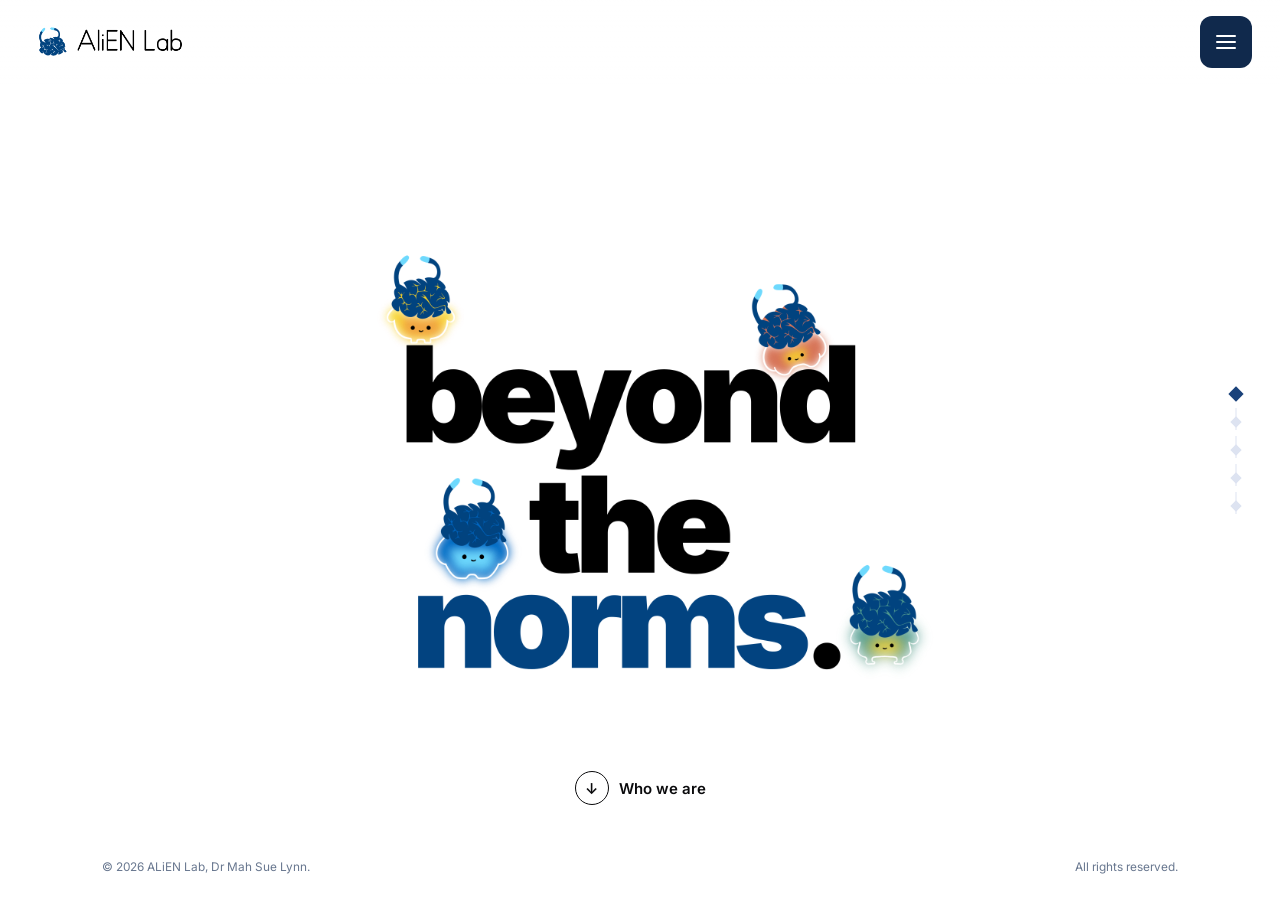
==== index.html @ fc2a0260 "Added pages for resources and lab life" ====
<!DOCTYPE html>
<html lang="en">
<head>
<meta charset="UTF-8">
<meta name="viewport" content="width=device-width, initial-scale=1.0">
<title>AliEN Lab</title>
<link rel="preconnect" href="https://fonts.googleapis.com">
<link rel="preconnect" href="https://fonts.gstatic.com" crossorigin>
<link href="https://fonts.googleapis.com/css2?family=Google+Sans+Flex:opsz,wght@6..144,1..1000&family=Inter:ital,opsz,wght@0,14..32,100..900;1,14..32,100..900&family=League+Spartan:wght@100..900&display=swap" rel="stylesheet">
<link rel="icon" type="image/png" href="./assets/favicon.png">
<link rel="stylesheet" href="styles.css">
</head>

<body id="home-page">

<!-- sprite -->

<header class="topbar">
  <a href="#home" class="logo">
    <img src="assets/alien-lab-logo.png" class="brand-icon" viewBox="0 0 40 40" fill="none"></img>
  </a>
  <button class="hamburger" id="hamburgerBtn" aria-label="Open menu" aria-expanded="false">
    <span></span><span></span><span></span>
  </button>
</header>

<nav class="side-nav" id="sideNav">
  <button class="dot-btn" data-target="home" aria-label="Go to Home"><span class="diamond"></span></button>
  <button class="dot-btn" data-target="we-are" aria-label="Go to We Are"><span class="diamond"></span></button>
  <button class="dot-btn" data-target="work" aria-label="Go to Work"><span class="diamond"></span></button>
  <button class="dot-btn" data-target="research" aria-label="Go to Research"><span class="diamond"></span></button>
  <button class="dot-btn" data-target="why" aria-label="Go to Why We Do It"><span class="diamond"></span></button>
</nav>

<!--
  NOTE: this overlay still lists Team / Research / Publications / Contact,
  but those <section> blocks are commented out below, so those 4 links
  currently do nothing when clicked (goTo() just finds no matching id
  and silently no-ops — it won't error, but it also won't take anyone
  anywhere). Either restore those sections or trim these links down to
  the 4 that are actually live, so the menu matches what's real.
-->
<div class="nav-overlay" id="navOverlay">
  <div class="nav-top">
    <a href="#home" class="logo"></a>
    <button class="hamburger open" id="closeBtn" aria-label="Close menu">
      <span></span><span></span><span></span>
    </button>
  </div>
  <div class="nav-links">
    <a href="index.html"><span class="idx">01.</span>Home</a>
    <a href="/story/"><span class="idx">02.</span>Our Story</a>
    <a href="/team/"><span class="idx">03.</span>The People</a>
    <a href="/resources/"><span class="idx">04.</span>Resources</a>
    <a href="/lablife/"><span class="idx">05.</span>Lab Life</a>
  </div>
</div>

<main id="scrollContainer">

  <!-- 01 HOME -->
  <section class="panel" id="home">
    <div class="hero-wrap">
      <!-- <svg class="hero-mascot hm1"><use href="#mascot-face"/></svg>
      <svg class="hero-mascot hm2"><use href="#mascot-face"/></svg>
      <svg class="hero-mascot hm3"><use href="#mascot-face"/></svg>
      <svg class="hero-mascot hm4"><use href="#mascot-face"/></svg> -->
      <h1 class="hero-title display">
        <img src="assets/home-hero.png" class="hero-image">
      </h1>
    </div>
    <a href="#we-are" data-target="we-are" class="hero-cta scroll-link"><span class="chev">↓</span> Who we are</a>
  </section>

  <!-- 02 WE ARE -->
  <section class="panel" id="we-are">
    <div class="grid">
      <div class="brain-graphic" aria-hidden="true">
        <img src="assets/home-brain.png" class="hero-image">
      </div>
      <div>
        <h2 class="we-are-title display">We <span class="accent">are</span></h2>
        <p class="we-are-body">We are an experimental psychology lab that helps students design innovative behavioural experiments, create gamified research tasks, and collaborate on everything from developmental studies to playful case studies, providing early exposure in conducting hands-on psychological experiments and in discovering the various fields of psychology.</p>
        <div class="stat-row">
          <div><b>12</b><span>active members</span></div>
          <div><b>5</b><span>studies run</span></div>
          <div><b>1</b><span>year curious</span></div>
        </div>
      </div>
    </div>
  </section>

  <!-- 03 WORK -->
  <section class="panel" id="work">
    <h2 class="work-head display">Some PsychoPy <span style="color:var(--blue)">Work</span></h2>
    <div class="work-grid">
      <div class="affiliate-card">
        <div class="affiliate-badge">
          <img src="assets/psychopy-logo.png" class="psychopy-logo">
        </div>
        <h4>Our Affiliation</h4>
        <h3 class="display">PsychoPy</h3>
        <p>Provides early feedback and testing for new PsychoPy features to support software development and research usability in psychology.</p>
        <svg class="affiliate-arrow" viewBox="0 0 38 14"><line x1="0" y1="7" x2="34" y2="7" stroke="#0a0a0c" stroke-width="1.6"/><path d="M27 1 L35 7 L27 13" stroke="#0a0a0c" stroke-width="1.6" fill="none"/></svg>
      </div>
      <div class="work-tile wt2">
        <div class="tag">Attention study</div>
        <h5>Coral Task</h5>
      </div>
      <div class="work-tile wt3"><div class="tag">Perception study</div><h5>Calculator</h5></div>
      <div class="work-tile wt4"><div class="tag">Memory study</div><h5>Assessing Risk Taking in Children</h5></div>
    </div>
  </section>

  <section class="panel" id="research">
    <h2 class="research-heading display">Our <span style="color:var(--blue)">Current </span>Work</h2>
 
  <div class="research-carousel" id="researchCarousel">
    <div class="research-track" id="researchTrack">
      <div class="research-card">
        <a href="https://www.linkedin.com/in/kyleleekz/" target="_blank">
          <img src="/assets/research-1.png" alt="Current study flyer 1">
        </a>
      </div>
      <div class="research-card"><img src="/assets/research-2.png" alt="Current study flyer 2"></div>
      <div class="research-card"><img src="/assets/research-3.png" alt="Current study flyer 3"></div>
      <div class="research-card"><img src="/assets/research-4.png" alt="Current study flyer 4"></div>
      <div class="research-card"><img src="/assets/research-5.png" alt="Current study flyer 5"></div>
    </div>
  </div>
</section>



  <!-- 04 WHY -->
 <section class="panel" id="why">
    <div class="grid">
      <div>
        <img src="assets/home-why.png" class="why-grid">
      </div>
      <div>
        <div class="reason">
          <div class="num display">01.</div>
          <div><h4>Room to Explore</h4><p>To provide students who are interested in experiments with opportunities and a space conduct psychological experiments.</p></div>
        </div>
        <div class="reason">
          <div class="num display">02.</div>
          <div><h4>Fun = Innovation</h4><p>We believe science should be engaging, accessible, and a little fun. Experiments that spark curiosity can lead to the biggest discoveries!</p></div>
        </div>
      </div>
    </div>
  </section>

    <div class="footer-note">
      <span>&copy; 2026 ALiEN Lab, Dr Mah Sue Lynn.</span>
      <span>All rights reserved.</span>
    </div>

</main>

<script>
(function(){
  const container = document.getElementById('scrollContainer');
  const panels = Array.from(document.querySelectorAll('section.panel'));
  const dots = Array.from(document.querySelectorAll('.side-nav .dot-btn'));
  const overlay = document.getElementById('navOverlay');
  const hamburgerBtn = document.getElementById('hamburgerBtn');
  const closeBtn = document.getElementById('closeBtn');
  const navLinks = Array.from(document.querySelectorAll('.nav-links a'));

  function goTo(id){
    const el = document.getElementById(id);
    if(el){ el.scrollIntoView({behavior:'smooth', block:'start'}); }
  }

  dots.forEach(btn => btn.addEventListener('click', () => goTo(btn.dataset.target)));


navLinks.forEach(a => a.addEventListener('click', (e) => {
    const target = a.dataset.target;
    if (target) {
        e.preventDefault();
        goTo(target);
    }
    closeMenu();
}));

  document.querySelectorAll('.scroll-link').forEach(a => a.addEventListener('click', (e) => {
    e.preventDefault();
    goTo(a.dataset.target);
  }));

  function openMenu(){
    overlay.classList.add('open');
    hamburgerBtn.classList.add('open');
    hamburgerBtn.setAttribute('aria-expanded','true');
    document.body.style.overflow = 'hidden';
  }
  function closeMenu(){
    overlay.classList.remove('open');
    hamburgerBtn.classList.remove('open');
    hamburgerBtn.setAttribute('aria-expanded','false');
    document.body.style.overflow = '';
  }
  hamburgerBtn.addEventListener('click', () => {
    overlay.classList.contains('open') ? closeMenu() : openMenu();
  });
  closeBtn.addEventListener('click', closeMenu);
  document.addEventListener('keydown', (e) => { if(e.key === 'Escape') closeMenu(); });

  const io = new IntersectionObserver((entries) => {
    entries.forEach(entry => {
      if(entry.isIntersecting){
        const id = entry.target.id;
        dots.forEach(d => d.classList.toggle('active', d.dataset.target === id));
        navLinks.forEach(a => a.classList.toggle('current', a.dataset.target === id));
      }
    });
  }, { root: container, threshold: 0.6 });

  panels.forEach(p => io.observe(p));
})();

(function(){
  const carousel = document.getElementById('researchCarousel');
  const track = document.getElementById('researchTrack');
  if(!carousel || !track) return;
 
  const reduceMotion = window.matchMedia('(prefers-reduced-motion: reduce)').matches;
 
  // The ORIGINAL cards only — this list never changes. Clones get added
  // to `track` as needed (see ensureEnoughCopies below), but we always
  // measure and re-clone from this fixed reference set.
  const originalCards = Array.from(track.children);
 
  function addOneCopy(){
    originalCards.forEach(card => {
      const clone = card.cloneNode(true);
      clone.setAttribute('aria-hidden', 'true'); // clones are decorative only
      track.appendChild(clone);
    });
  }
  addOneCopy(); // start with 2 copies total (1 original + 1 clone)
 
  // Width of ONE full set of the original cards, gap included — the
  // point at which any duplicate copy lines up exactly with where the
  // previous copy started, so wrapping the scroll position back by this
  // amount is invisible.
  let singleSetWidth = 0;
  function measureSingleSetWidth(){
    const style = getComputedStyle(track);
    const gap = parseFloat(style.columnGap || style.gap || 0);
    const width = originalCards.reduce(
      (sum, card) => sum + card.getBoundingClientRect().width + gap,
      0
    );
    if(width > 0){ singleSetWidth = width; }
  }
 
  // THE ACTUAL BUG FIX: the browser clamps scrollLeft at the track's max
  // scrollable distance (scrollWidth - clientWidth). With only 2 copies,
  // on wide viewports that max distance can be reached before scrollLeft
  // ever reaches singleSetWidth — so the wrap-around check below never
  // fires, the scroll position just clamps at the end, and it looks like
  // the carousel "stops after showing the images twice." Fix: keep
  // cloning more copies until the track is comfortably wider than the
  // viewport, so there's always real scroll distance ahead before a
  // wrap is ever needed.
  function ensureEnoughCopies(){
    if(singleSetWidth <= 0) return;
    const minTotalWidth = carousel.clientWidth + singleSetWidth * 2;
    let guard = 0; // safety cap so a measurement glitch can't loop forever
    while(track.scrollWidth < minTotalWidth && guard < 20){
      addOneCopy();
      guard++;
    }
  }
 
  if(reduceMotion){
    // Respect the OS-level preference: leave it as a normal, manually
    // scrollable strip with no auto-play at all.
    return;
  }
 
  let paused = false;
  let resumeTimer = null;
  let started = false;
  const SPEED = 0.6; // px per animation frame — slow, steady drift
 
  function frame(){
    if(!paused && singleSetWidth > 0){
      carousel.scrollLeft += SPEED;
      if(carousel.scrollLeft >= singleSetWidth){
        carousel.scrollLeft -= singleSetWidth;
      }
    }
    requestAnimationFrame(frame);
  }
 
  function start(){
    if(started) return;
    started = true;
    measureSingleSetWidth();
    ensureEnoughCopies();
    requestAnimationFrame(frame);
  }
 
  // Re-check on any layout change to the track (font swap, container
  // resize, orientation change) — a viewport that grows (e.g. rotating
  // to landscape, or dragging a window wider) can suddenly need more
  // copies than it did before.
  function onLayoutChange(){
    measureSingleSetWidth();
    ensureEnoughCopies();
  }
  if('ResizeObserver' in window){
    new ResizeObserver(onLayoutChange).observe(carousel);
  } else {
    window.addEventListener('resize', onLayoutChange);
  }
 
  // Start only once layout has fully settled, so the very first
  // measurement is trustworthy.
  if(document.readyState === 'complete'){
    start();
  } else {
    window.addEventListener('load', start);
  }
 
  function pause(){
    paused = true;
    if(resumeTimer){ clearTimeout(resumeTimer); resumeTimer = null; }
  }
  function resume(delay){
    if(resumeTimer) clearTimeout(resumeTimer);
    resumeTimer = setTimeout(() => { paused = false; }, delay || 0);
  }
 
  // Desktop: pause immediately on hover, resume immediately on mouse-out.
  carousel.addEventListener('mouseenter', pause);
  carousel.addEventListener('mouseleave', () => resume(0));
 
  // Touch/manual scroll: pause while the user is actively touching or
  // dragging, then give a short grace period after they let go before
  // auto-scroll resumes, so it doesn't fight a swipe in progress.
  carousel.addEventListener('touchstart', pause, { passive: true });
  carousel.addEventListener('touchend', () => resume(1200), { passive: true });
  carousel.addEventListener('pointerdown', pause);
  carousel.addEventListener('pointerup', () => resume(1200));

})();


</script>
</body>
</html>
---- styles.css ----
:root{
    --bg:#ffffff;
    --ink:#0a0a0c;
    --blue:#1A427A;
    --blue-deep:#10294C;
    --orange:#ea4110;
    --mist:#e0e3e8;
    --slate:#68778f;
    --line:#dde3f1;
    --header-h:84px;

    /* ----------------------------------------------------------------
       FLUID TYPE SCALE
       ----------------------------------------------------------------
       Every font-size in this file references one of these tokens
       instead of a flat px value. Each is a clamp(min, preferred, max):
         - min/max are in rem, so they still respect a user's browser
           font-size setting (accessibility zoom) — a flat px value
           never grows or shrinks with that setting, rem always does.
         - the middle value mixes a rem base with a small vw amount,
           so size eases smoothly between the min and max as the
           viewport resizes, instead of jumping at breakpoints.
       Rule of thumb used here: small utility/meta text (labels, tags,
       footer) gets a narrow range since it should stay legible and
       stable; headline-ish text gets a wider range since it's meant
       to visually scale with the page. Tune the rem endpoints to
       taste — the vw math just fills the gap between them.
       ---------------------------------------------------------------- */
    --fs-2xs: clamp(0.6875rem, 0.66rem + 0.1vw,  0.75rem);   /* ~11–12px : tags, status pills, footer */
    --fs-xs:  clamp(0.75rem,   0.71rem + 0.18vw, 0.8125rem); /* ~12–13px : eyebrow, small meta */
    --fs-sm:  clamp(0.8125rem, 0.77rem + 0.2vw,  0.875rem);  /* ~13–14px : secondary body copy */
    --fs-base:clamp(0.875rem, 0.83rem + 0.2vw,   0.9375rem);/* ~14–15px : logo, nav labels, buttons */
    --fs-md:  clamp(0.9375rem,0.87rem + 0.3vw,   1.0625rem);/* ~15–17px : paragraph body, card titles */
    --fs-lg:  clamp(1.0625rem,0.97rem + 0.4vw,   1.25rem);  /* ~17–20px : sub-headings, tile titles */
    --fs-xl:  clamp(1.125rem, 0.98rem + 0.7vw,   1.5rem);   /* ~18–24px : emphasis text, email link */
    --fs-2xl: clamp(1.5rem,   1.2rem + 1.4vw,    1.875rem); /* ~24–30px : stat numbers, card h3 */
    --fs-2_5xl: clamp(1.75rem,  1.2rem + 1.8vw, 2.5rem);   /* ~28–40px : larger sub-headings, feature headings */
    --fs-3xl: clamp(2.125rem, 1.5rem + 2.8vw,    3.25rem);  /* ~34–52px : section headings */
    --fs-4xl: clamp(2.125rem, 1.4rem + 3.4vw,    3.625rem); /* ~34–58px : large section headings */
    --fs-5xl: clamp(2.5rem,   1.4rem + 5vw,      4.5rem);   /* ~40–72px : "We are" style headings */
    --fs-6xl: clamp(2.5rem,   1.1rem + 6.5vw,    5.25rem);  /* ~40–84px : contact headline */
    --fs-hero:clamp(3rem,     0.6rem + 10.5vw,   6.75rem);  /* ~48–108px: home hero */
    --fs-nav: clamp(1.875rem, 0.6rem + 5.8vw,    4rem);     /* ~30–64px : fullscreen nav links */

    --yellow:#f9d423; /* numbered badges on the Resources page */

    /* ----------------------------------------------------------------
       FLUID SPACING SCALE
       ----------------------------------------------------------------
       Same idea as the type scale above, for margins/gaps/padding that
       were flat px values. Each eases between the min and max as the
       viewport resizes instead of jumping at a breakpoint. Small,
       stable spacing (a few px around a badge, a tight list gap) is
       left as plain px on purpose — it doesn't need to scale and a
       fluid value there just adds noise for no visible benefit.
       ---------------------------------------------------------------- */
    --sp-xs: clamp(0.5rem,  0.42rem + 0.4vw,  0.75rem);  /* ~8–12px  */
    --sp-sm: clamp(0.875rem,0.7rem + 0.8vw,   1.25rem);  /* ~14–20px */
    --sp-md: clamp(1.25rem, 1rem + 1.25vw,    2rem);     /* ~20–32px */
    --sp-lg: clamp(2rem,    1.5rem + 2.5vw,   3.75rem);  /* ~32–60px */
    --sp-xl: clamp(2.75rem, 2rem + 3.75vw,    5.5rem);   /* ~44–88px : header-to-content gap */
  }
  *{
    margin:0;
    padding:0;
    box-sizing:border-box;
  }
  html,body{
    height:100%;
  }
  body{
    font-family:'Inter',sans-serif;
    color:var(--ink);
    background:var(--bg);
    -webkit-font-smoothing:antialiased;
    overflow:hidden;
  }
  .display{
    font-family:'Inter',sans-serif; 
    font-weight:800; 
    letter-spacing:-0.06em;
  }
  /* .mono{
    font-family: "Google Sans Flex", sans-serif;
    font-optical-sizing: auto;
    font-weight: 400;
    font-style: normal;
    font-variation-settings:
      "slnt" 0,
      "wdth" 100,
      "GRAD" 0,
      "ROND" 0;
  } */
  a{
    color:inherit; 
    text-decoration:none;
  }
  button{
    font-family:inherit; 
    cursor:pointer;
  }
  .brand-icon{
    height:90px;
    width:auto;
    max-width:100%;
    object-fit:contain;
  }

  /* ---------- header ---------- */
  .topbar{
    position:fixed; 
    top:0; 
    left:0; 
    right:0; 
    height:var(--header-h);
    display:flex;
    align-items:center; 
    justify-content:space-between;
    padding:0 28px 0 32px; 
    z-index:500;
    background:linear-gradient(to bottom, rgba(255,255,255,.96), rgba(255,255,255,.75) 80%, transparent);
  }
  .logo{
    display:flex; align-items:center; gap:8px;
    font-family:'Space Mono',monospace; 
    font-weight:700; 
    font-size:var(--fs-base); letter-spacing:.02em;
  }
  .hamburger{
    width:52px; 
    height:52px; 
    border-radius:12px; 
    background:var(--blue-deep); 
    border:none;
    display:flex; 
    align-items:center; 
    justify-content:center; 
    gap:4px; 
    flex-direction:column;
    transition:transform .25s ease, background .25s ease;
  }
  .hamburger:hover{ 
    transform:scale(1.05); 
  }
  .hamburger span{ 
    display:block; 
    width:20px; 
    height:2px; 
    background:#fff; 
    border-radius:2px; 
    transition:all .3s ease; 
  }
  .hamburger.open span:nth-child(1){ 
    transform:translateY(6px) rotate(45deg); 
  }
  .hamburger.open span:nth-child(2){ 
    opacity:0; 
  }
  .hamburger.open span:nth-child(3){ 
    transform:translateY(-6px) rotate(-45deg); 
  }

  /* ---------- side progress nav ---------- */
  .side-nav{
    position:fixed; 
    right:34px; 
    top:50%; 
    transform:translateY(-50%);
    z-index:400; 
    display:flex; 
    flex-direction:column; 
    align-items:center;
    /* background-color: rgb(255 255 255 / 50%);
    border: 10px solid rgba(0, 0, 0, 0.3); 
    background-clip: padding-box;   */
  }
  .side-nav .dot-btn{
    background:none; 
    border:none; 
    padding:10px 6px; 
    position:relative;
    display:flex; 
    align-items:center; 
    justify-content:center;
  }
  .side-nav .dot-btn .diamond{
    width:8px; 
    height:8px; 
    background:var(--line); 
    transform:rotate(45deg);
    transition:background .3s ease, transform .3s ease;
  }
  .side-nav .dot-btn::after{
    content:''; 
    position:absolute; 
    left:50%; 
    top:100%; 
    width:1px; 
    height:22px;
    background:var(--line); 
    transform:translateX(-50%);
  }
  .side-nav .dot-btn:last-child::after{ 
    display:none; 
  }
  .side-nav .dot-btn.active .diamond{ 
    background:var(--blue); 
    transform:rotate(45deg) scale(1.35); 
  }
  .side-nav .dot-btn:hover .diamond{ 
    background:var(--blue-deep); 
  }
  .hero-image{
    width:100%;
    height:auto;
    display:block;
  }
  .hero-wrap .hero-image{
    max-width:620px;
    margin:0 auto;
  }
  /* Brain image inside the "We are" grid: fill its own column only */
  .brain-graphic .hero-image{
    max-width:100%;
  }

  /* ---------- scroll container ---------- */
  main{
    height:100svh; 
    height:100vh;
    overflow-y:scroll; 
    overflow-x:hidden;
    scroll-snap-type:y mandatory;
    scroll-behavior:smooth;
  }
  section.panel{
    min-height:100svh; 
    min-height:100vh;
    scroll-snap-align:start; 
    scroll-snap-stop:always;
    display:flex; 
    flex-direction:column; 
    justify-content:center;
    position:relative; 
    padding:calc(var(--header-h) + var(--sp-md)) 8vw 60px;
    overflow:hidden;
  }
  /* .eyebrow{
    display:inline-flex; 
    align-items:center; 
    gap:8px;
    font-family: "Google Sans Flex", sans-serif;
    font-optical-sizing: auto;
    font-weight: 400;
    font-style: normal;
    font-variation-settings:
      "slnt" 0,
      "wdth" 100,
      "GRAD" 0,
      "ROND" 0;
    font-size:var(--fs-xs); 
    letter-spacing:.08em; 
    text-transform:uppercase;
    color:var(--blue); 
    margin-bottom:18px;
  } */

  /* ---------- fullscreen nav overlay ---------- */
  .nav-overlay{
    position:fixed; 
    inset:0; 
    background:var(--blue-deep); 
    z-index:600;
    display:flex; 
    flex-direction:column; 
    justify-content:center; 
    padding:0 8vw;
    transform:translateY(-100%); 
    transition:transform .5s cubic-bezier(.77,0,.18,1);
  }
  .nav-overlay.open{ 
    transform:translateY(0); 
  }
  .nav-overlay .nav-top{ 
    position:absolute; 
    top:0; 
    left:0; 
    right:0; 
    height:var(--header-h); 
    display:flex; 
    align-items:center; 
    justify-content:space-between; 
    padding:0 28px 0 32px; 
  }
  .nav-overlay .logo{ 
    color:#fff; 
  }
  /* .nav-overlay .logo .mascot{ color:#f6a94a; } */
  .nav-links{ 
    display:flex; 
    flex-direction:column; 
    gap:6px; 
  }
  .nav-links a{
    font-family:'Inter',sans-serif; 
    font-weight: 300;
    font-size:var(--fs-nav); 
    font-weight: 700;
    color:#69788E;
    display:flex; 
    align-items:baseline;
    gap:18px; 
    padding:10px 0; 
    transition:color .25s ease;
    letter-spacing: -1px;
  }
  .nav-links a .idx{ 
    font-family:'Index',sans-serif; 
    font-size:var(--fs-lg); 
    color:#D0D5DC; 
    font-weight: 500;
    width:34px; 
    letter-spacing: -1px;
  }
  .nav-links a:hover, .nav-links a.current{ 
    color:#E1EBF9; 
  }
  .nav-links a:hover .idx, .nav-links a.current .idx{ 
    color:#F1A340; 
  }
  .nav-links a:active{ 
    color:#E1EBF9; 
  }
  .nav-links a:active .idx{ 
    color:#F1A340; 
  }
  #home-page   .nav-links a[href="/index.html"],
  #story-page  .nav-links a[href="/story/"],
  #team-page   .nav-links a[href="/team/"],
  #resources-page .nav-links a[href="/resources/"],
  #lablife-page   .nav-links a[href="/lablife/"] {
    color: #fff;
  }
  #home-page   .nav-links a[href="/index.html"] .idx,
  #story-page  .nav-links a[href="/story/"] .idx,
  #team-page   .nav-links a[href="/team/"] .idx,
  #resources-page .nav-links a[href="/resources/"] .idx,
  #lablife-page   .nav-links a[href="/lablife/"] .idx {
    color: #F1A340; /* matches the existing hover accent on the index number */
  }

  /* .nav-foot{ margin-top:44px; display:flex; gap:26px; flex-wrap:wrap; }
  .nav-foot a{ font-family:'Space Mono'; font-size:var(--fs-xs); color:#9aa4c4; text-decoration:underline; text-underline-offset:3px; } */

  /* ================= HOME ================= */
  #home{ 
    align-items:center; 
    text-align:center; 
  }
  .hero-wrap{ 
    position:relative; 
    max-width:900px; 
    margin:0 auto; 
  }
  .hero-title{
    font-size:var(--fs-hero); 
    line-height:.92; 
    text-align:center; 
    position:relative; 
    z-index:2;
  }
  .hero-title .line-1{ 
    color:var(--ink); 
  }
  .hero-title .line-2{ 
    color:var(--ink); 
  }
  .hero-title .line-3{ 
    color:var(--blue); 
  }
  /* .hero-mascot{ 
    position:absolute; 
    width:clamp(34px,5vw,54px); 
    height:clamp(34px,5vw,54px); 
    z-index:3; 
    filter:drop-shadow(0 6px 10px rgba(0,0,0,.12)); 
  } */
  /* .hm1{ color:var(--blue); top:-6%; left:8%; transform:rotate(-12deg); }
  .hm2{ color:#f6a94a; top:2%; right:6%; transform:rotate(10deg); }
  .hm3{ color:var(--orange); top:40%; left:2%; transform:rotate(-6deg); }
  .hm4{ color:var(--blue); bottom:6%; right:0; transform:rotate(14deg); } */
  /* .hero-sub{
    max-width:520px; margin:34px auto 0; color:var(--slate); font-size:var(--fs-md); line-height:1.6;
  } */
  .hero-cta{
    display:inline-flex; 
    align-items:center; 
    gap:10px;
    font-weight:600; 
    font-size:var(--fs-base);
    color:var(--ink);
    justify-content: center;
  }
  .hero-cta .chev{
    width:34px; 
    height:34px; 
    border-radius:50%; 
    border:1.5px solid var(--ink);
    display:flex; 
    align-items:center; 
    justify-content:center; 
    animation:bob 1.8s ease-in-out infinite;
  }
  @keyframes bob{ 
    0%,100%{transform:translateY(0);} 50%{transform:translateY(5px);} 
  }

  /* ================= WE ARE ================= */
  #we-are .grid{
    display:grid; 
    grid-template-columns:.9fr 1.1fr; gap:6vw; 
    align-items:center; 
    max-width:1180px; 
    margin:0 auto; 
    width:100%;
  }
  .brain-graphic{ 
    width:100%; 
    max-width:440px; 
  }
  /* .brain-graphic svg{ 
    width:100%; 
    height:100%; 
  } */
  .we-are-title{ 
    font-size:var(--fs-5xl); 
    line-height:1; 
    margin-bottom:20px; 
    letter-spacing:-0.06em;
  }
  .we-are-title .accent{ 
    color:var(--blue); 
  }
  .we-are-body{
    color:black;
    font-size:var(--fs-lg);
    line-height:1.4;
    /* max-width:550px; */
    padding-top:5px;
  }
  .stat-row{ 
    display:flex; 
    gap:36px; 
    margin-top:34px; 
    flex-wrap:wrap; 
  }
  .stat-row div b{ 
    display:block; 
    font-family: "Google Sans Flex", sans-serif;
    font-optical-sizing: auto;
    font-weight: 700;
    font-style: normal;
    font-variation-settings:
      "slnt" 0,
      "wdth" 100,
      "GRAD" 0,
      "ROND" 0;
    font-size:var(--fs-2xl); 
    color:var(--ink); 
  }
  .stat-row div span{ 
    font-size:var(--fs-xs); 
    color:var(--slate); 
  }
  .we-are-body {
    font-family: "Google Sans Flex", sans-serif;
    font-optical-sizing: auto;
    font-weight: 400;
    font-style: normal;
    font-variation-settings:
      "slnt" 0,
      "wdth" 100,
      "GRAD" 0,
      "ROND" 0;
    }
  /* ================= WORK ================= */
  #work .work-head, #research .work-head{
    font-size:var(--fs-4xl);
    margin-bottom:34px;
    /* display:flex; */
    align-items:flex-start;
    gap:14px;
    max-width:1180px;
    margin-left:auto;
    margin-right:auto;
    width:100%;
    justify-content: center;
  }
  /* #work .work-head .mascot{ width:.75em; height:.75em; margin-top:6px; } */
  .work-grid{
    max-width:1180px; 
    margin:0 auto; 
    width:100%;
    display:grid; 
    grid-template-columns:1fr .62fr .62fr; 
    grid-template-rows:auto auto; 
    gap:18px;
  }
  .affiliate-card{
    grid-row:1/3;
    background:var(--mist);
    border-radius:20px;
    padding:32px;
    display:flex;
    flex-direction:column;
    justify-content:flex-end;
    min-height:340px;
  }
  .affiliate-badge{
    width:100px;
    margin-bottom:22px;
  }
  .psychopy-logo {
    width: 80px;
    max-width: 100%;
    height: auto;
  }
  .affiliate-card h4{
    font-size:var(--fs-lg);
    color:black;
    font-weight:800;
    margin-bottom:2px;
  }
  .affiliate-card h3{
    /* font-family:'Archivo Black'; */
    font-size:var(--fs-2xl);
    color:var(--blue);
    margin-bottom:10px;
  }
  .affiliate-card p{
    font-size:var(--fs-sm);
    color:black;
    line-height:1.4;
    max-width:350px;
  }
  .affiliate-arrow{ 
    margin-top:16px; 
    width:38px; 
    height:14px; }
  .work-tile{
    border-radius:20px; 
    background:var(--orange); 
    padding:22px; 
    color:#fff;
    display:flex; 
    flex-direction:column; 
    justify-content:flex-end; 
    min-height:150px;
    transition:transform .3s ease;
  }
  .work-tile:hover{ 
    transform:translateY(-4px); 
  }
  .work-tile .tag{
    font-family:'Inter', sans-serif;
    font-size:var(--fs-2xs);
    text-transform:uppercase;
    margin-bottom:6px;
  }
  .work-tile h5{ 
    font-size:var(--fs-lg); 
    font-weight:700; 
    line-height:1.25; 
  }
  .wt2{
    grid-column:2;
    grid-row:1;
    background-image:
      linear-gradient(rgba(0, 0, 0, 0.4), rgba(0, 0, 0, 0.4)),
      url('assets/psychopy-coral-task.png');
    background-repeat: no-repeat;
    background-size: cover;
    background-position: center;
  }
  .wt3{
    grid-column:3;
    grid-row:1/3;
    background-image:
      linear-gradient(rgba(0, 0, 0, 0.4), rgba(0, 0, 0, 0.4)),
      url('assets/psychopy-calculator.png');
    background-repeat: no-repeat;
    background-size: cover;
    background-position: center;
  }
  .wt4{
    grid-column:2;
    grid-row:2;
    background-image:
      linear-gradient(rgba(0, 0, 0, 0.4), rgba(0, 0, 0, 0.4)),
      url('assets/psychopy-risk-taking.png');
    background-repeat: no-repeat;
    background-size: cover;
    background-position: center;
  }
  /* ================= WHY ================= */
  #why .grid{
    display:grid; 
    grid-template-columns:.9fr 1.1fr; 
    gap:6vw; 
    max-width:1180px; 
    margin:0 auto; 
    width:100%; 
    align-items:center;
  }
  .why-title{
    font-size:var(--fs-3xl);
    margin-bottom:18px;
    display:flex;
    align-items:flex-start;
    gap:10px;
    justify-content: flex-start;
  }
  /* .why-title .mascot{ width:.7em; height:.7em; margin-top:4px; } */
  .why-title .accent{ 
    color:var(--blue); 
  }
  .why-body{
    color:black;
    font-size:var(--fs-md);
    line-height:1.4;
    max-width:440px;
    font-family: "Google Sans Flex", sans-serif;
    font-optical-sizing: auto;
    font-weight: 400;
    font-style: normal;
    font-variation-settings:
      "slnt" 0,
      "wdth" 100,
      "GRAD" 0,
      "ROND" 0;

  }
  .why-grid{
    width:100%;
    height:auto;
    display:block;
    border-radius:20px;
  }
  .reason{ 
    padding:22px 0; 
    border-top:1px solid var(--line); 
    display:grid; 
    grid-template-columns:74px 1fr; gap:8px; 
  }
  .reason:last-child{ 
    border-bottom:1px solid var(--line); 
  }
  .reason .num{ 
    font-family:'Inter', sans-serif; 
    font-size:var(--fs-2xl); 
    color:var(--ink); 
  }
  .reason h4{ 
    font-size:var(--fs-lg); 
    margin-bottom:6px; 
  }
  .reason p{
    color:black;
    font-size:var(--fs-lg);
    line-height:1.4;
    font-family: "Google Sans Flex", sans-serif;
    font-optical-sizing: auto;
    font-weight: 400;
    font-style: normal;
    font-variation-settings:
      "slnt" 0,
      "wdth" 100,
      "GRAD" 0,
      "ROND" 0;
  }
  /* ================= TEAM ================= */
  #team .team-head{ 
    max-width:1180px; 
    margin:0 auto 36px; 
    width:100%; 
    text-align: left;
  }
  #team .team-head .display{
    font-size:var(--fs-2_5xl); 
    font-family: 'Inter',sans-serif;
    letter-spacing:-0.06em;
    font-weight: 800;
    color: var(--blue);
  }
  #team .team-head p{ 
    color:var(--slate); 
    /* max-width:480px;  */
    margin-top:14px; 
    font-size:var(--fs-md); 
    line-height:1.4; 
    text-align: left;
  }
  .person-body{
    color:black;
    font-size:var(--fs-base);
    line-height:1.4;
    /* max-width:550px; */
    padding: 5px 0;
  }

  

  /* .team-grid{ 
    max-width:1180px; 
    margin:0 auto; 
    width:100%; 
    display:grid; 
    grid-template-columns:repeat(4,1fr); 
    gap:20px; 
  }
  .team-card{ 
    background:var(--mist); 
    border-radius:18px; 
    padding:24px 20px; 
    text-align:left; 
  } */
  /* .avatar{ width:56px; height:56px; border-radius:50%; display:flex; align-items:center; justify-content:center; margin-bottom:18px; }
  .avatar .mascot{ width:34px; height:34px; } */
  /* .team-card h4{ font-size:var(--fs-md); margin-bottom:2px; }
  .team-card span{ font-size:var(--fs-xs); color:var(--blue); font-weight:600; font-family:'Space Mono'; } */

  /* ================= RESEARCH ================= */
  /* #research .research-head{ 
    max-width:1180px; 
    margin:0 auto 30px; 
    width:100%; 
  }
  #research .research-head .display{ font-size:var(--fs-4xl); } 
  .research-list{ max-width:1180px; margin:0 auto; width:100%; display:flex; flex-direction:column; }
  .research-row{
    display:grid; grid-template-columns:1fr auto auto; align-items:center; gap:20px;
    padding:22px 4px; border-top:1px solid var(--line);
  }
  .research-list .research-row:last-child{ border-bottom:1px solid var(--line); }
  .research-row h4{ font-size:var(--fs-lg); }
  .research-row p{ color:var(--slate); font-size:var(--fs-sm); margin-top:4px; max-width:420px; } */
  /* .status{ font-family:'Space Mono'; font-size:var(--fs-2xs); padding:6px 12px; border-radius:20px; text-transform:uppercase; letter-spacing:.05em; white-space:nowrap; }
  .status.recruiting{ background:#fdece6; color:var(--orange); }
  .status.analyzing{ background:#e7ecf9; color:var(--blue); }
  .status.published{ background:#e8f4ec; color:#1c8348; }
  .research-row .arrow{ width:30px; height:12px; opacity:.5; } */
  


  /* ================= PUBLICATIONS ================= */
  /* #publications .pub-head{ max-width:1180px; margin:0 auto 30px; width:100%; }
  #publications .pub-head .display{ font-size:var(--fs-4xl); }
  .pub-list{ max-width:1180px; margin:0 auto; width:100%; }
  .pub-row{ display:grid; grid-template-columns:70px 1fr auto; gap:22px; padding:20px 4px; border-top:1px solid var(--line); align-items:baseline; }
  .pub-list .pub-row:last-child{ border-bottom:1px solid var(--line); }
  .pub-row .yr{ font-family:'Space Mono'; color:var(--blue); font-weight:700; font-size:var(--fs-base); }
  .pub-row h4{ font-size:var(--fs-md); font-weight:600; }
  .pub-row span{ color:var(--slate); font-size:var(--fs-xs); }
  .pub-row .venue{ font-size:var(--fs-xs); color:var(--slate); font-family:'Space Mono'; white-space:nowrap; } */

  /* ================= CONTACT ================= */
  /* #contact{ text-align:left; }
  .contact-grid{ max-width:1180px; margin:0 auto; width:100%; display:grid; grid-template-columns:1.1fr .9fr; gap:6vw; align-items:center; }
  .contact-title{ 
    font-size:var(--fs-6xl); 
    line-height:.96; 
    margin-bottom:18px; 
    letter-spacing:-0.06em;
  }
  .contact-title .accent{ color:var(--blue); }
  .contact-body{ color:var(--slate); font-size:var(--fs-md); line-height:1.7; max-width:440px; margin-bottom:30px; }
  .contact-email{ display:inline-flex; align-items:center; gap:12px; font-family:'Archivo Black'; font-size:var(--fs-xl); color:var(--ink); border-bottom:2px solid var(--ink); padding-bottom:6px; }
  .socials{ display:flex; gap:14px; margin-top:34px; }
  .socials a{ width:42px; height:42px; border-radius:50%; border:1px solid var(--line); display:flex; align-items:center; justify-content:center; font-family:'Space Mono'; font-size:var(--fs-xs); transition:background .25s,color .25s; }
  .socials a:hover{ background:var(--ink); color:#fff; }
  .contact-card{ background:var(--ink); border-radius:24px; padding:40px 34px; color:#fff; }
  .contact-card .mascot{ width:46px; height:46px; color:#f6a94a; margin-bottom:22px; }
  .contact-card h4{ font-size:var(--fs-base); color:#9aa4c4; text-transform:uppercase; letter-spacing:-0.06em; margin-bottom:10px; font-family:'Space Mono'; }
  .contact-card p{ font-size:var(--fs-base); line-height:1.7; color:#dde3f1; } */
  
  

  /* ================= RESOURCES PAGE ================= */
  #resources-page .panel{ 
    justify-content:center; }

  /* -- lit review hero -- */
  .res-hero-grid{
    display:grid; 
    grid-template-columns:1fr .95fr; 
    gap:6vw; 
    align-items:center;
    max-width:1180px; 
    margin:0 auto; 
    width:100%;
  }
  .res-hero-grid h1{
    font-size:var(--fs-4xl); 
    line-height:1.05; 
    margin-bottom:22px;
  }
  .res-hero-grid h1 .accent{ 
    color:var(--blue); 
  }
  .res-hero-grid p{ 
    color:black; 
    font-size:var(--fs-md); 
    line-height:1.4; 
    /* max-width:46ch;  */
    font-family: "Google Sans Flex", sans-serif;
    font-optical-sizing: auto;
    font-weight: 400;
    font-style: normal;
    font-variation-settings:
      "slnt" 0,
      "wdth" 100,
      "GRAD" 0,
      "ROND" 0;
  }
  .res-links-row{ 
    display:flex; 
    gap:var(--sp-xs); 
    margin-top:var(--sp-sm); 
    flex-wrap:wrap; 
  }
  .person-links-row{ 
    display:flex; 
    gap:var(--sp-xs); 
    margin-top:var(--sp-xs); 
    flex-wrap:wrap; 
  }

  .person-links-row a{ 
    color:var(--blue); 
    font-weight:600; 
    font-size:var(--fs-sm); 
    border-bottom:1px solid transparent; 
    transition:border-color .2s ease; 
    font-family: 'Inter', sans-serif;
  }

  .person-links-row a:hover{ 
    text-decoration: underline;
    transition: 0.2s;
  }

  .res-links-row a{ 
    color:var(--blue); 
    font-weight:600; 
    font-size:var(--fs-sm); 
    border-bottom:1px solid transparent; 
    transition:border-color .2s ease; 
    font-family: 'Inter', sans-serif;
  }
  .res-links-row a:hover{ 
    border-color:var(--blue); 
  }
  .res-img-block{
    width:100%; 
    aspect-ratio:16/11; 
    background:var(--mist); 
    border-radius:10px;
    background-image:
      url('assets/lit-review-slide-cover.png');
      background-repeat: no-repeat;
      background-size: contain;
      background-position: center;
  }
  .connect-img-block{
    width:100%; 
    aspect-ratio:3/1.8; 
    /* border-radius:10px; */
    margin-top: 30px;
    background-image:
      url('assets/connect-img.png');
      background-repeat: no-repeat;
      background-size: contain;
      background-position: center;
  }
  /* .res-label-row{
    display:flex; 
    align-items:center; 
    justify-content:center; 
    gap:var(--sp-sm);
    margin:0 auto var(--sp-lg); 
    max-width:1180px; 
    width:100%;
  } */
  /* .res-label-chip{ 
    max-width: 50%;
    height: auto;
    border-radius:4px; 
    flex:none; 
    background-image:
      url('assets/tips-tricks-header.png');
      background-repeat: no-repeat;
      background-size: contain;
      background-position: center;
  } */
  /* .res-label-row h2{ 
    font-size:var(--fs-3xl); 
  } */
  .res-brand-heading{
    display:flex; 
    align-items:center; 
    justify-content:center; 
    gap:var(--sp-xs);
    margin:0 auto var(--sp-lg); 
    max-width:1180px; 
    width:100%; 
    text-align:center;
    font-size:var(--fs-4xl);
    letter-spacing: -0.1em;
  }
  .res-brand-heading img{ 
    height:1.5em; 
    width:auto; 
    flex:none; 
  }

  .res-brand-heading .cute-stickers {
    display: block;
    margin: 0;
}
  .res-brand-heading 
  .brand-word{ 
    color:var(--blue); 
    font-weight: 800;
  }
  .res-brand-heading h2 {
    margin: 0;
  }
  .publication-brand-heading{
    display:flex; 
    align-items:center; 
    justify-content:flex-start; 
    gap:var(--sp-xs);
    margin:0 auto var(--sp-lg); 
    max-width:1180px; 
    width:100%; 
    text-align:center;
    font-size:var(--fs-4xl);
    letter-spacing: -0.1em;
  }
  /* -- numbered tip cards -- */
  .res-tip-grid{
    display:grid; 
    grid-template-columns:1fr 1fr; 
    gap:var(--sp-lg);
    max-width:1180px; 
    margin:0 auto; 
    width:100%;
  }
  .res-tip-grid.single{ 
    grid-template-columns:1fr; 
    max-width:720px; 
  }
  .res-badge{
    display:inline-flex; 
    align-items:center; 
    justify-content:center;
    width:40px; 
    height:40px; 
    background:var(--yellow); 
    border-radius:6px;
    font-family:'Inter', sans-serif; 
    font-size:var(--fs-xl); 
    color:var(--ink);
    margin-bottom:var(--sp-xs);
    font-weight: 800;
    padding: 2px;
  }
  .res-tip-card h3{ 
    font-size:var(--fs-2_5xl); 
    line-height:1.1; 
    margin-bottom:14px; 
    letter-spacing: -0.01em;
  }
  .res-tip-card p{ 
    color:black; 
    font-size:var(--fs-md); 
    line-height:1.4; 
    font-family: "Google Sans Flex", sans-serif;
    font-optical-sizing: auto;
    font-weight: 400;
    font-style: normal;
    font-variation-settings:
      "slnt" 0,
      "wdth" 100,
      "GRAD" 0,
      "ROND" 0;
    }
  .res-tip-card ul{ 
    margin:10px 0 0; 
    padding-left:20px; 
    color:black; 
    font-size:var(--fs-md); 
    line-height:1.4; 
    font-family: "Google Sans Flex", sans-serif;
    font-optical-sizing: auto;
    font-weight: 400;
    font-style: normal;
    font-variation-settings:
      "slnt" 0,
      "wdth" 100,
      "GRAD" 0,
      "ROND" 0;
  }
  .res-tip-card ul li{ margin-bottom:2px; }
  .res-tip-card b{ 
    color:#1a8039; 
  }
  .res-protip{ margin-top:16px; font-size:var(--fs-sm); color:var(--ink); }
  .res-examples{ margin-top:18px; }
  .res-examples .label{ 
    font-size:var(--fs-sm); 
    color:black; 
    margin-bottom:8px; }
  .res-examples code{
    display:block; font-family:'Space Mono',monospace; font-size:var(--fs-xs);
    color:#1c8348; background:var(--mist); padding:10px 14px; border-radius:8px;
    margin-bottom:8px; overflow-x:auto; white-space:pre;
  }
  .res-error-grid{
    display:grid; 
    grid-template-columns:1fr .95fr; 
    gap:4vw; 
    align-items:center;
    max-width:1180px; 
    margin:0 auto; 
    width:100%;
  }
  .res-error-grid h3{ 
    font-size:var(--fs-3xl); 
    margin-bottom:20px; 
    font-weight: 700;
    letter-spacing: -0.03em;
    line-height: 1.0;
  }
  .res-error-grid ul{ 
    padding-left:20px; 
    color:black; 
    font-size:var(--fs-md); 
    line-height:1.4; 
    margin-bottom:var(--sp-md); 
    font-family: "Google Sans Flex", sans-serif;
    font-optical-sizing: auto;
    font-weight: 400;
    font-style: normal;
    font-variation-settings:
      "slnt" 0,
      "wdth" 100,
      "GRAD" 0,
      "ROND" 0;
  }
  .res-error-grid p{ 
    color:var(--ink); 
    font-size:var(--fs-sm); 
    line-height:1.4; 
    font-family: "Google Sans Flex", sans-serif;
    font-optical-sizing: auto;
    font-weight: 400;
    font-style: normal;
    font-variation-settings:
      "slnt" 0,
      "wdth" 100,
      "GRAD" 0,
      "ROND" 0;
  }
  .res-status-line{ 
    font-size:var(--fs-sm); 
    margin-top:4px; 
  }
  .res-error-img {
    display: flex;
    flex-direction: column;
    justify-content: center; /* vertical centering */
    align-items: center;     /* horizontal centering */
    gap: var(--sp-lg);       /* space between images */
  }
  .res-error-img img {
    display: block;
    width: 100%;
    max-width: 340px;
    height: auto;
    min-height: 110px;
    background: var(--mist);
    border-radius: 10px;
    object-fit: contain;
  }
  .res-single-col{ 
    max-width:820px; 
    margin:0 auto; 
    width:100%; 
  }
  .res-single-col h3{ 
    font-size:var(--fs-xl); 
    margin-bottom:16px; 
    font-family: "Google Sans Flex", sans-serif;
    font-optical-sizing: auto;
    font-weight: 400;
    font-style: normal;
    font-variation-settings:
      "slnt" 0,
      "wdth" 100,
      "GRAD" 0,
      "ROND" 0;
  }
  .res-single-col ul{ 
    padding-left:20px; 
    color:black; 
    font-size:var(--fs-md); 
    line-height:1.8; 
    margin-bottom:18px; 
    font-family: "Google Sans Flex", sans-serif;
    font-optical-sizing: auto;
    font-weight: 400;
    font-style: normal;
    font-variation-settings:
      "slnt" 0,
      "wdth" 100,
      "GRAD" 0,
      "ROND" 0;
  }
  
  .res-single-col p{ 
    color:var(--ink); 
    font-size:var(--fs-md); 
    line-height:1.8; 
    font-family: "Google Sans Flex", sans-serif;
    font-optical-sizing: auto;
    font-weight: 400;
    font-style: normal;
    font-variation-settings:
      "slnt" 0,
      "wdth" 100,
      "GRAD" 0,
      "ROND" 0;
  }
  .res-single-col code{
    font-family: "Google Sans Flex", sans-serif;
    font-optical-sizing: auto;
    font-weight: 400;
    font-style: normal;
    font-variation-settings:
      "slnt" 0,
      "wdth" 100,
      "GRAD" 0,
      "ROND" 0;
    background:var(--mist); 
    padding:1px 6px; 
    border-radius:4px; 
    font-size:.9em;
  }
  .res-demo-col{ 
    max-width:720px; 
    margin:0 auto; 
    width:100%; 
  }
  .res-demo-col h3{ 
    font-size:var(--fs-2_5xl); 
    line-height:1.15; 
    margin-bottom:20px; 
    letter-spacing: -0.03em;
  }
  .res-demo-col ol{ 
    padding-left:22px; 
    color:var(--ink); 
    font-size:var(--fs-sm); 
    line-height:1.6;
    margin-bottom:16px; 
    font-family: "Google Sans Flex", sans-serif;
    font-optical-sizing: auto;
    font-weight: 400;
    font-style: normal;
    font-variation-settings:
      "slnt" 0,
      "wdth" 100,
      "GRAD" 0,
      "ROND" 0;
    }
  .res-demo-col p{ 
    color:var(--slate); 
    font-size:var(--fs-sm); 
    line-height:1.7; 
    margin-bottom:22px; 
    font-family: "Google Sans Flex", sans-serif;
    font-optical-sizing: auto;
    font-weight: 400;
    font-style: normal;
    font-variation-settings:
      "slnt" 0,
      "wdth" 100,
      "GRAD" 0,
      "ROND" 0;
  }
  .tips-tricks{ 
      font-size:var(--fs-3xl); 
      line-height:1; 
      margin-bottom:20px; 
      font-weight: 800;
      text-align: left;
      letter-spacing:-0.06em;
    }
  .publications-heading{ 
      font-size:var(--fs-3xl); 
      line-height:1; 
      margin-bottom:20px; 
      font-weight: 700;
      text-align: left;
      letter-spacing:-0.06em;
    }
  .tips-tricks .accent{ 
      color:var(--blue); 
  }
  .footer-note{ 
    position:absolute; 
    bottom:26px; 
    left:8vw; 
    right:8vw; 
    display:flex; 
    justify-content:space-between; 
    font-family:'Inter', sans-serif; 
    font-size:var(--fs-2xs); 
    color:var(--slate); 
    flex-wrap:wrap; 
    gap:6px;
  }

/* ================= TEAM PAGE ================= */
.team-head{
  max-width:1180px; margin:0 auto var(--sp-lg); width:100%;
}
.team-title{
  font-size:var(--fs-xl); 
  line-height:1.05; 
  margin-bottom:var(--sp-sm);
}
.team-title .accent{ 
  color:black; 
  font-size:var(--fs-4xl);
  font-weight: 600;
  letter-spacing:-0.06em;
}
.team-body{
  color:black; font-size:var(--fs-md); line-height:1.5; max-width:60ch;
  font-family:"Google Sans Flex", sans-serif;
  font-optical-sizing:auto; font-weight:400; font-style:normal;
  font-variation-settings:"slnt" 0,"wdth" 100,"GRAD" 0,"ROND" 0;
}

/* ---------- person grid (team + founding panels) ---------- */
.person-grid{
  display:grid; grid-template-columns:repeat(3, 1fr); gap:var(--sp-md);
  max-width:1180px; margin:0 auto; width:100%;
}
.person-card{ min-width:0; }
.person-card img{
  width:100%; aspect-ratio:3/2; object-fit:cover;
  border-radius:var(--radius-md); background:var(--mist);
  margin-bottom:var(--sp-sm);
}
.person-card h4{
  font-size:var(--fs-lg); font-weight:700; margin-bottom:2px;
  text-align: left;
}
.person-card span{
  font-size:var(--fs-sm); color:var(--slate);
  font-family:"Google Sans Flex", sans-serif; font-weight:400;
  text-align: left;
}

/* founding-grid reuses .person-grid's 3-column layout; its 3rd column is
   the CTA card instead of a photo card */
.founding-cta{
  display:flex; flex-direction:column; justify-content:center; align-items:center;
  gap:var(--sp-sm); text-align:center;
  aspect-ratio:3/2; border-radius:var(--radius-md); background:var(--orange);
  color:#fff; padding:var(--sp-md); min-width:0;
  transition:transform .3s ease;
}
.founding-cta:hover{ transform:translateY(-4px); }
.founding-cta-title{
  font-size:var(--fs-2_5xl); line-height:1.05; color:var(--blue-deep);
}
.founding-cta-arrow{
  font-size:var(--fs-2xl); line-height:1;
  animation:bob 1.8s ease-in-out infinite;
}

/* ---------- "The People Who Started the Lab" panel ----------
   Static row, not a carousel: all four cards sit in one centered grid.
   grid-template-columns:repeat(4,...) puts them on one line on desktop;
   the breakpoints below drop to 2-across then 1-across as space runs
   out, same pattern as .person-grid. */
.carousel-heading{
  font-size:var(--fs-2_5xl); 
  line-height:1.1; 
  text-align:center;
  max-width:1180px; 
  margin:0 auto var(--sp-lg); 
  width:100%;
  font-weight: 800;
}
.carousel-heading .accent{ color:var(--blue); }

.carousel-track{
  display:grid;
  grid-template-columns:repeat(4, minmax(0,1fr));
  gap:var(--sp-md);
  justify-items:center;
  max-width:1180px;
  margin:0 auto;
  width:100%;
}

.carousel-card{
  width:100%;
  max-width:260px;
  min-width:0;
}
.carousel-card img{
  width:100%; 
  aspect-ratio:1/1; 
  object-fit:cover;
  border-radius:var(--radius-md); 
  background:var(--mist);
  margin-bottom:var(--sp-sm);
}
.carousel-card h4, .carousel-card-link { 
  font-size:var(--fs-lg); 
  font-weight:700; 
  margin-bottom:2px; 
}

.carousel-card-link:hover {
  text-decoration: underline;
  color:var(--blue);
  transition: 0.1s;
}


.carousel-card span{
  font-size:var(--fs-sm); color:var(--slate);
  font-family:"Google Sans Flex", sans-serif; font-weight:400;
}




/* ---------- connect panel ---------- */
.connect-grid{
  display:grid; 
  grid-template-columns:1fr 1fr; 
  gap:6vw; 
  align-items:start;
  max-width:1180px; 
  margin:0 auto; 
  width:100%;
}
.connect-title{ font-size:var(--fs-5xl); line-height:.98; margin-bottom:var(--sp-sm); }
.connect-body{
  color:black; 
  font-size:var(--fs-md); 
  line-height:1.4;
   max-width:46ch;
  font-family:"Google Sans Flex", sans-serif;
  font-optical-sizing:auto; 
  font-weight:400; 
  font-style:normal;
  font-variation-settings:"slnt" 0,"wdth" 100,"GRAD" 0,"ROND" 0;
}
.connect-info{ 
  display:flex; 
  flex-direction:column; 
  align-items:flex-start; 
  gap:var(--sp-md); 
}
.connect-row{ 
  display:flex; 
  flex-direction:column; 
  align-items:flex-start; 
  gap:4px; 
}
.connect-label{
 font-family: "Google Sans Flex", sans-serif;
    font-optical-sizing: auto;
    font-weight: 400;
    font-style: normal;
    font-variation-settings:
      "slnt" 0,
      "wdth" 100,
      "GRAD" 0,
      "ROND" 0;
  font-size:var(--fs-xs);
  color:var(--slate); 
  /* text-transform:uppercase;  */
  letter-spacing:.04em;
}
.connect-value{
  font-size:var(--fs-md); font-weight:700; color:var(--ink); line-height:1.4;
}
.connect-link{ transition:color .2s ease; }
.connect-link:hover{ color:var(--blue); }
.connect-socials{ display:flex; justify-content:center; gap:10px; margin-top:4px; }
.connect-socials a{
  width:44px; 
  height:44px; 
  /* background-image: url(/assets/linkedin-logo.png); */
  background-repeat: no-repeat;
  transition:transform .2s ease, opacity .2s ease;
  background-size: contain;
}

.connect-socials{
  display:flex;
  justify-content:flex-start;
  gap:14px;
  margin-top:20px;
}
.connect-socials a{
  display:inline-flex;
  align-items:center;
  justify-content:center;
  width:40px;
  height:40px;
  transition:transform .2s ease, opacity .2s ease;
}
.connect-socials a:hover{
  transform:translateY(-3px);
}
/* .connect-socials a:nth-child(1){ opacity:1; }
.connect-socials a:nth-child(2){ opacity:.8; }
.connect-socials a:nth-child(3){ opacity:.6; } */

.socials-logo{
  width:100%;
  height:100%;
  object-fit:contain;
  display:block;
}
/* ---------- responsive ---------- */
@media (max-width:900px){
  .person-grid{ grid-template-columns:repeat(2, 1fr); }
  .founding-grid .founding-cta{ grid-column:1/3; aspect-ratio:auto; min-height:180px; }
  .carousel-track{ grid-template-columns:repeat(2, minmax(0,1fr)); max-width:600px; }
  .connect-grid{ grid-template-columns:1fr; gap:var(--sp-lg); }
}

@media (max-width:640px){
  #team-page .panel{ padding-left:6vw; padding-right:6vw; }
  .person-grid{ grid-template-columns:1fr; }
  .founding-grid .founding-cta{ grid-column:1; }
  .carousel-heading{ font-size:var(--fs-2_5xl); }
  .carousel-track{ grid-template-columns:1fr; max-width:320px; }
  .connect-title{ font-size:var(--fs-4xl); }
}

@media (prefers-reduced-motion: reduce){
  .founding-cta-arrow{ animation:none; }
}

/* ---------- Publications timeline ---------- */
.pub-sticky-title{ text-align:center; }
.pub-heading{
  font-size:var(--fs-4xl);
  line-height:1.05;
}
 
.pub-timeline{
  display:grid;
  grid-template-columns:repeat(3, 1fr);
  gap:var(--sp-lg) var(--sp-xl);
  max-width:1180px;
  margin:0 auto;
}
.pub-entry{ min-width:0; }
.pub-year-row{
  display:flex;
  align-items:center;
  gap:var(--sp-sm);
  margin-bottom:var(--sp-sm);
}
.pub-year{
  font-size:var(--fs-2_5xl);
  line-height:1;
  color:var(--blue);
  flex:none;
}
.pub-connector{
  position:relative;
  flex:1 1 auto;
  min-width:16px;
  height:2px;
  background:var(--orange);
}
.pub-dot{
  position:absolute;
  right:-5px;
  top:50%;
  width:11px;
  height:11px;
  border-radius:50%;
  background:var(--orange);
  transform:translate(50%,-50%);
}
.pub-citation{
  font-size:var(--fs-sm);
  font-weight:700;
  line-height:1.6;
  color:var(--ink);
  font-family:'Inter', sans-serif;
}
.pub-citation a{
  text-decoration:underline;
  text-underline-offset:2px;
  transition:color .2s ease;
}
.pub-citation a:hover{ color:var(--blue); }
 
@media (max-width:900px){
  .pub-timeline{ grid-template-columns:1fr; max-width:520px; gap:var(--sp-lg); }
  .pub-connector{ display:none; }
}
 

/* ==========================================================================
   LAB LIFE PAGE (lablife.html)
   ==========================================================================
   Unlike every other page, this one is NOT a scroll-snap single-page-app
   view — it's one continuously scrolling document. The bare `main{...}`
   rule earlier in this file (height:100vh; overflow-y:scroll;
   scroll-snap-type:y mandatory) is written as a plain element selector,
   not scoped to #scrollContainer, so it would otherwise apply here too
   and lock this page into the same 100vh-clipped behavior as the others.
   These two overrides reset `main` back to normal document flow, scoped
   to this page only via the body id — nothing else on the site is
   affected. */
body#lablife-page{
  overflow:visible;   /* base body{} sets overflow:hidden; undo it here */
  height:auto;
}
body#lablife-page main{
  height:auto;
  min-height:auto;
  overflow:visible;
  scroll-snap-type:none;
}
 
.lablife-wrap{
  max-width:1180px;
  margin:0 auto;
  padding:calc(var(--header-h) + var(--sp-xl)) 4vw var(--sp-xl);
}
.lablife-title{
  font-size:var(--fs-4xl);
  color:var(--blue);
  margin-top:var(--sp-lg);
  margin-bottom:var(--sp-xl);
  letter-spacing:-0.07em;
  font-weight: 700;
}
 
.lablife-list{ display:flex; flex-direction:column; }
.lablife-divider{
  border:none;
  border-top:1px solid var(--line);
  margin:0;
}
.lablife-entry{
  display:grid;
  grid-template-columns:140px minmax(240px,360px) 1fr;
  align-items:start;
  gap:var(--sp-lg);
  padding:var(--sp-lg) 0;
}
.lablife-date{
  font-size:var(--fs-xl);
  color:var(--ink);
  padding-top:4px; /* optical alignment with the image's top edge */
  letter-spacing:-0.07em;
  font-weight: 700;
}
.lablife-image{
  width:100%;
  aspect-ratio:3/2;
  object-fit:cover;
  border-radius:10px;
  background:var(--mist); /* visible placeholder if the src hasn't been swapped in yet */
  display:block;
}
.lablife-heading{
  font-size:var(--fs-2_5xl);
  line-height:1.1;
  margin-bottom:var(--sp-sm);
  letter-spacing:-0.07em;
  font-weight:700;
}
.lablife-body{
  color:var(--slate);
  font-size:var(--fs-sm);
  line-height:1.7;
  font-family:"Google Sans Flex", sans-serif;
  font-optical-sizing:auto;
  font-weight:400;
  font-style:normal;
  font-variation-settings:"slnt" 0,"wdth" 100,"GRAD" 0,"ROND" 0;
}
 
/* This page has no scroll-snap side-nav, so the shared .footer-note
   (normally position:absolute, pinned to the bottom of a 100vh panel)
   needs to behave like an ordinary block at the end of the document
   instead — it isn't sitting inside a .panel here. */
.lablife-footer{
  position:static;
  margin:0 8vw var(--sp-lg);
  padding-top:var(--sp-lg);
  padding-bottom:var(--sp-md);
  /* border-top:1px solid var(--line); */
}


  /* ---------- responsive ---------- */
  @media (max-width:900px){
    .res-hero-grid, .res-error-grid{ 
      grid-template-columns:1fr; 
      gap:32px; 
    }
    .res-hero-grid > div:first-child{ 
      text-align:center; 
    }
    .res-hero-grid .res-links-row{ 
      justify-content:center; 
    }
    .res-tip-grid{ 
      grid-template-columns:1fr; 
      gap:36px; 
    }
    .res-brand-heading, .res-label-row{ 
      flex-wrap:wrap; 
    }

    #we-are .grid, #why .grid, .contact-grid{ 
      grid-template-columns:1fr; 
      gap:36px; 
    }
    #we-are .grid{ 
      text-align:center; 
    }
    .brain-graphic{ 
      margin:0 auto; 
    }
    .stat-row{ 
      justify-content:center; 
    }
    .team-grid{ 
      grid-template-columns:repeat(2,1fr); 
    }
    .work-grid{ 
      grid-template-columns:1fr 1fr; 
    }
    .affiliate-card{ 
      grid-column:1/3; 
      grid-row:auto;
      min-height:auto; 
    }
    .wt2{ 
      grid-column:1; 
      grid-row:auto; 
    }
    .wt3{ 
      grid-column:2; 
      grid-row:2/4; 
    }
    .wt4{ 
      grid-column:1; 
      grid-row:auto; 
    }
    .footer-note{ 
      display:none; 
    }
    .brand-icon{ 
      height:56px; 
    }
    .hero-wrap .hero-image{ 
      max-width:420px; 
    }
  }
  @media (max-width:640px){
    .side-nav{ 
      display:none; 
    }
    section.panel{ 
      padding:calc(var(--header-h) + var(--sp-md)) 6vw 40px; 
    }
    .team-grid{ 
      grid-template-columns:1fr 1fr; 
      gap:14px; 
    }
    .work-grid{ 
      grid-template-columns:1fr; 
    }
    .affiliate-card{ 
      grid-column:1; 
    }
    .wt2,.wt3,.wt4{ 
      grid-column:1; 
      grid-row:auto; 
      min-height:130px; 
    }
    .research-row{ 
      grid-template-columns:1fr; 
      gap:10px; 
    }
    .research-row .arrow{ 
      display:none; 
    }
    .pub-row{ 
      grid-template-columns:1fr; 
      gap:6px; 
    }
    .pub-row .yr{ 
      order:-1; 
    }
    .nav-links a{ 
      gap:10px; 
    }
  }
  @media (prefers-reduced-motion: reduce){
    *{ animation:none !important; transition:none !important; }
  }


 
/* ----------------------------------------------------------------------
   RESPONSIVE
   ----------------------------------------------------------------------
   Three tiers, matching the breakpoints used everywhere else on the
   site (900px, 640px):
 
   Desktop  (>900px):  date | image | text, three columns side by side —
                        the layout as designed.
   Tablet   (641–900px): the fixed 140px + 360px-max columns don't leave
                        enough room for the text column once you're
                        under ~900px wide (140+240+two gaps already eats
                        most of a tablet's width), so it drops to a
                        single stacked column: date, then image, then
                        heading + body. The image keeps a wider aspect
                        ratio here since it now spans the full row width
                        instead of a fixed 360px.
   Mobile   (≤640px):  same stacked layout, just tighter side padding
                        and a shorter image so it doesn't dominate a
                        small screen.
   ------------------------------------------------------------------- */
@media (max-width:900px){
  .lablife-entry{
    grid-template-columns:1fr;
    gap:var(--sp-sm);
  }
  .lablife-date{ padding-top:0; }
  .lablife-image{ aspect-ratio:16/9; }
}
 
@media (max-width:640px){
  .lablife-wrap{ padding-left:6vw; padding-right:6vw; }
  .lablife-title{ letter-spacing:-0.04em; }
  .lablife-date, .lablife-heading{ letter-spacing:-0.04em; }
  .lablife-image{ aspect-ratio:4/3; border-radius:8px; }
  .lablife-footer{ margin-left:6vw; margin-right:6vw; flex-direction:column; gap:4px; }
}

/* ==========================================================================
   OUR CURRENT RESEARCH — auto-scrolling flyer carousel
   Append this block to the end of styles.css. Reuses the existing tokens
   (--fs-*, --sp-*, .display, .panel) already defined earlier in the file.
   ========================================================================== */

.research-heading{
  font-size:var(--fs-4xl);
  line-height:1.05;
  text-align:center;
  max-width:1180px;
  margin:0 auto var(--sp-lg);
  width:100%;
}

/* Full-bleed wrapper: escapes the panel's 8vw side padding so the first
   and last cards can run to the edge of the viewport, same "bleed"
   technique used elsewhere on the site (e.g. the Team page carousel). */
.research-carousel{
  width:100vw;
  margin-left:calc(50% - 50vw);
  overflow-x:auto;
  overflow-y:hidden;
  -webkit-overflow-scrolling:touch;
  cursor:grab;
  /* Scroll position here is driven by JS (plus optional manual swipe/
     drag), not meant to be read as a normal scrollbar — hide it. */
  scrollbar-width:none;
  -ms-overflow-style:none;
}
.research-carousel::-webkit-scrollbar{ display:none; }
.research-carousel:active{ cursor:grabbing; }

.research-track{
  display:flex;
  gap:var(--sp-lg);
  width:max-content;
  padding:0 8vw;
}

.research-card{
  flex:0 0 auto;
  width:min(60vw, 260px);
}
.research-card img{
  display:block;
  width:100%;
  height:auto;
  /* border-radius:var(--radius-md, 16px);
  box-shadow:0 10px 30px rgba(10,10,12,.14); */
}

/* ---------- responsive ---------- */
@media (max-width:900px){
  .research-card{ width:min(66vw, 230px); }
}
@media (max-width:640px){
  .research-heading{ font-size:var(--fs-3xl); }
  .research-track{ gap:var(--sp-sm); }
  .research-card{ width:min(74vw, 200px); }
}



/* -- 01 "How Did It Started?" hero: full-bleed photo with overlaid text -- */
.story-hero-wrap{
  position:relative;
  width:100%;
  max-width:1180px;
  margin:0 auto;
  min-height:min(74vh, 620px);
  /* border-radius:24px; */
  overflow:hidden;
  display:flex;
  align-items:center;
  justify-content:center;
}
.story-hero-wrap img{
  position:absolute;
  inset:0;
  width:100%;
  height:100%;
  object-fit:cover;
  z-index:0;
}
/* Dark gradient over the photo so the white text stays legible
   regardless of what's in the underlying image. */
.story-hero-wrap::after{
  content:'';
  position:absolute; inset:0;
  background:linear-gradient(rgba(10,10,12,.6), rgba(10,10,12,.7));
  z-index:1;
}
.story-hero-content{
  position:relative; z-index:2;
  color:#fff;
  text-align:center;
  max-width:760px;
  /* padding:var(--sp-lg) 6vw; */
}
.story-hero-title{
  font-size:var(--fs-3xl);
  line-height:1.05;
  margin-bottom:var(--sp-lg);
  letter-spacing:-0.06em;
}
.story-hero-date{
  font-size:var(--fs-md);
  font-weight:600;
  margin-bottom:var(--sp-sm);
  font-family:"Google Sans Flex", sans-serif;
  font-optical-sizing:auto; font-weight:400; font-style:normal;
  font-variation-settings:"slnt" 0,"wdth" 100,"GRAD" 0,"ROND" 0;
}
.story-hero-body{
  font-size:var(--fs-md);
  line-height:1.6;
  margin-bottom:var(--sp-sm);
  font-family:"Google Sans Flex", sans-serif;
  font-optical-sizing:auto; font-weight:400; font-style:normal;
  font-variation-settings:"slnt" 0,"wdth" 100,"GRAD" 0,"ROND" 0;
}
.story-hero-body:last-child{ margin-bottom:0; }

/* -- 02 "1st gen RAs": full-width banner photo, heading + justified body -- */
.story-banner{
  width:100%;
  max-width:1180px;
  margin:0 auto var(--sp-lg);
  aspect-ratio:3/0.7;
  object-fit:cover;
  display:block;
  background:var(--mist); /* visible fallback if the src hasn't been swapped in yet */
}
.story-heading{
  font-size:var(--fs-3xl);
  line-height:1.05;
  margin-bottom:var(--sp-sm);
  letter-spacing:-0.06em;
  max-width:1180px;
  margin-left:auto; margin-right:auto;
  width:100%;
}
.story-body{
  font-size:var(--fs-md);
  line-height:1.4;
  text-align:justify;
  max-width:1180px;
  margin:0 auto;
  color:var(--ink);
  font-family:"Google Sans Flex", sans-serif;
  font-optical-sizing:auto; font-weight:400; font-style:normal;
  font-variation-settings:"slnt" 0,"wdth" 100,"GRAD" 0,"ROND" 0;
}

/* -- 03/04 "The Baby RAs" / "Recruiting 3rd gen RAs": two-column split -- */
.story-split{
  display:grid;
  grid-template-columns:1fr 1fr;
  gap:6vw;
  align-items:center;
  max-width:1180px;
  margin:0 auto;
  width:100%;
}
.story-split-image{
  width:100%;
  aspect-ratio:1/1;
  object-fit:cover;
  /* border-radius:var(--radius-md, 16px); */
  background:var(--mist);
  display:block;
}
.story-split-heading{
  font-size:var(--fs-3xl);
  line-height:1.05;
  margin-bottom:var(--sp-lg);
  letter-spacing:-0.06em;
}
.story-split-body{
  font-size:var(--fs-md);
  line-height:1.5;
  color:var(--ink);
  margin-bottom:var(--sp-sm);
  font-family:"Google Sans Flex", sans-serif;
  font-optical-sizing:auto; font-weight:400; font-style:normal;
  font-variation-settings:"slnt" 0,"wdth" 100,"GRAD" 0,"ROND" 0;
}
.story-split-body:last-child{ margin-bottom:0; }

@media (max-width:900px){
  .story-split{ grid-template-columns:1fr; gap:32px; text-align:left; }
  .story-hero-wrap{ border-radius:16px; min-height:min(80vh, 560px); }
  .story-banner{ aspect-ratio:16/10; }

  .story-hero-content {
    position: relative;
    z-index: 2;
    color: #fff;
    text-align: center;
    max-width: 760px;
    padding: var(--sp-lg) 6vw;
  }
}
@media (max-width:640px){
  .story-hero-title{ font-size:var(--fs-2_5xl); }
  .story-heading, .story-split-heading{ font-size:var(--fs-2_5xl); }
  .story-body{ text-align:left; }

  .story-hero-content {
    position: relative;
    z-index: 2;
    color: #fff;
    text-align: center;
    max-width: 760px;
    padding: var(--sp-lg) 6vw;
  }
}
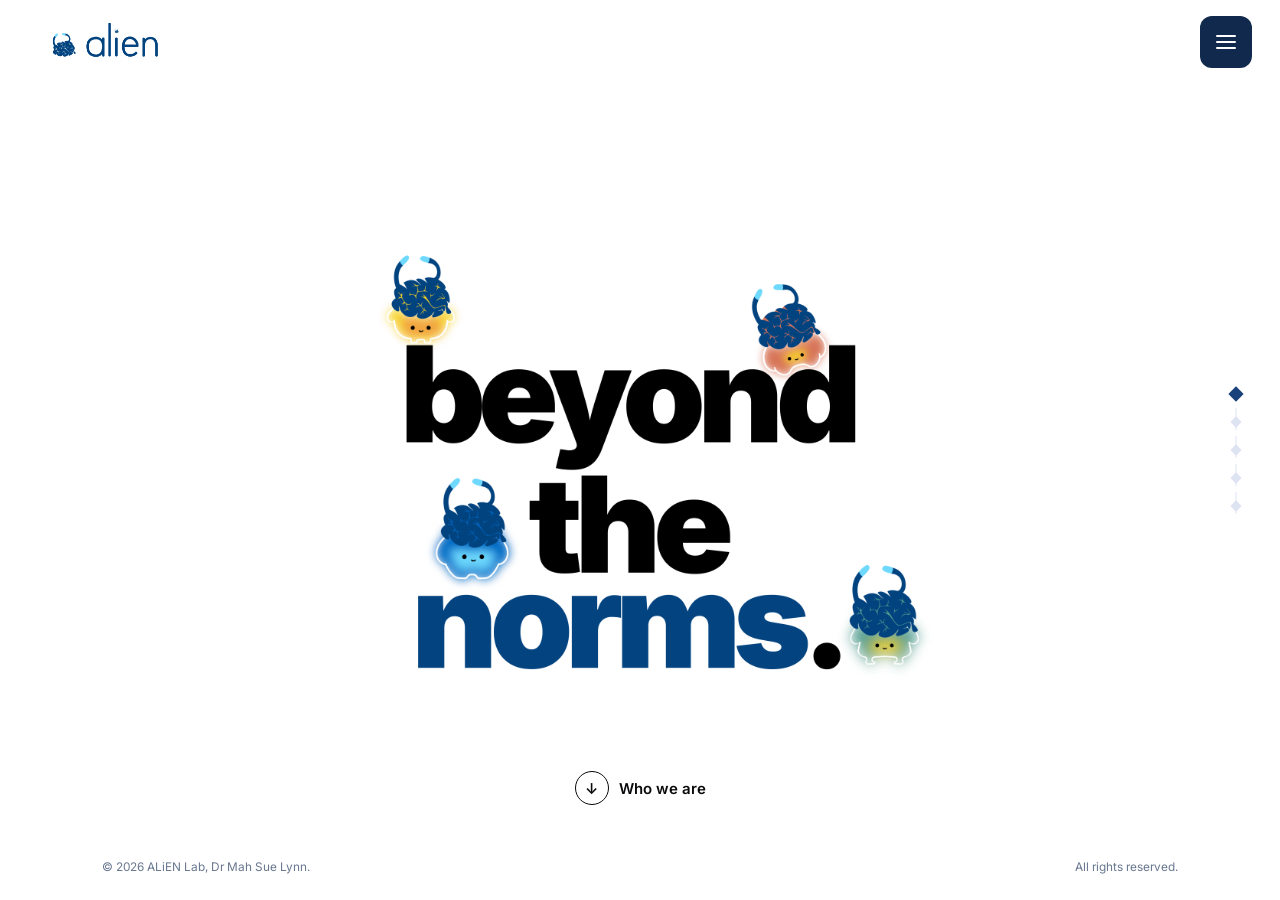
==== commit 74e89966: "Asset updated and words removed for intro" ====
--- a/index.html
+++ b/index.html
@@ -48,11 +48,11 @@
     </button>
   </div>
   <div class="nav-links">
-    <a href="index.html"><span class="idx">01.</span>Home</a>
-    <a href="/story/"><span class="idx">02.</span>Our Story</a>
-    <a href="/team/"><span class="idx">03.</span>The People</a>
-    <a href="/resources/"><span class="idx">04.</span>Resources</a>
-    <a href="/lablife/"><span class="idx">05.</span>Lab Life</a>
+    <a href="./"><span class="idx">01.</span>Home</a>
+    <a href="./story/"><span class="idx">02.</span>Our Story</a>
+    <a href="./team/"><span class="idx">03.</span>The People</a>
+    <a href="./resources/"><span class="idx">04.</span>Resources</a>
+    <a href="./lablife/"><span class="idx">05.</span>Lab Life</a>
   </div>
 </div>
 
@@ -80,7 +80,7 @@
       </div>
       <div>
         <h2 class="we-are-title display">We <span class="accent">are</span></h2>
-        <p class="we-are-body">We are an experimental psychology lab that helps students design innovative behavioural experiments, create gamified research tasks, and collaborate on everything from developmental studies to playful case studies, providing early exposure in conducting hands-on psychological experiments and in discovering the various fields of psychology.</p>
+        <p class="we-are-body">an experimental psychology lab that helps students design innovative behavioural experiments, create gamified research tasks, and collaborate on everything from developmental studies to playful case studies, providing early exposure in conducting hands-on psychological experiments and in discovering the various fields of psychology.</p>
         <div class="stat-row">
           <div><b>12</b><span>active members</span></div>
           <div><b>5</b><span>studies run</span></div>
@@ -119,13 +119,13 @@
     <div class="research-track" id="researchTrack">
       <div class="research-card">
         <a href="https://www.linkedin.com/in/kyleleekz/" target="_blank">
-          <img src="/assets/research-1.png" alt="Current study flyer 1">
+          <img src="assets/research-1.png" alt="Current study flyer 1">
         </a>
       </div>
-      <div class="research-card"><img src="/assets/research-2.png" alt="Current study flyer 2"></div>
-      <div class="research-card"><img src="/assets/research-3.png" alt="Current study flyer 3"></div>
-      <div class="research-card"><img src="/assets/research-4.png" alt="Current study flyer 4"></div>
-      <div class="research-card"><img src="/assets/research-5.png" alt="Current study flyer 5"></div>
+      <div class="research-card"><img src="assets/research-2.png" alt="Current study flyer 2"></div>
+      <div class="research-card"><img src="assets/research-3.png" alt="Current study flyer 3"></div>
+      <div class="research-card"><img src="assets/research-4.png" alt="Current study flyer 4"></div>
+      <div class="research-card"><img src="assets/research-5.png" alt="Current study flyer 5"></div>
     </div>
   </div>
 </section>
--- a/styles.css
+++ b/styles.css
@@ -60,6 +60,9 @@
     --sp-lg: clamp(2rem,    1.5rem + 2.5vw,   3.75rem);  /* ~32–60px */
     --sp-xl: clamp(2.75rem, 2rem + 3.75vw,    5.5rem);   /* ~44–88px : header-to-content gap */
   }
+  iframe, img, video{
+    max-width:100%;
+  }
   *{
     margin:0;
     padding:0;
@@ -323,10 +326,10 @@
     letter-spacing: -1px;
   }
   .nav-links a:hover, .nav-links a.current{ 
-    color:#E1EBF9; 
+    color:#97A2B2 
   }
   .nav-links a:hover .idx, .nav-links a.current .idx{ 
-    color:#F1A340; 
+    color:#F7C88C; 
   }
   .nav-links a:active{ 
     color:#E1EBF9; 
@@ -334,14 +337,14 @@
   .nav-links a:active .idx{ 
     color:#F1A340; 
   }
-  #home-page   .nav-links a[href="/index.html"],
+  #home-page   .nav-links a[href="index.html"],
   #story-page  .nav-links a[href="/story/"],
   #team-page   .nav-links a[href="/team/"],
   #resources-page .nav-links a[href="/resources/"],
   #lablife-page   .nav-links a[href="/lablife/"] {
     color: #fff;
   }
-  #home-page   .nav-links a[href="/index.html"] .idx,
+  #home-page   .nav-links a[href="index.html"] .idx,
   #story-page  .nav-links a[href="/story/"] .idx,
   #team-page   .nav-links a[href="/team/"] .idx,
   #resources-page .nav-links a[href="/resources/"] .idx,
@@ -392,7 +395,7 @@
   /* .hero-sub{
     max-width:520px; margin:34px auto 0; color:var(--slate); font-size:var(--fs-md); line-height:1.6;
   } */
-  .hero-cta{
+  .hero-cta, .team-cta{
     display:inline-flex; 
     align-items:center; 
     gap:10px;
@@ -401,7 +404,7 @@
     color:var(--ink);
     justify-content: center;
   }
-  .hero-cta .chev{
+  .hero-cta .chev, .team-cta .chev{
     width:34px; 
     height:34px; 
     border-radius:50%; 
@@ -411,11 +414,7 @@
     justify-content:center; 
     animation:bob 1.8s ease-in-out infinite;
   }
-  @keyframes bob{ 
-    0%,100%{transform:translateY(0);} 50%{transform:translateY(5px);} 
-  }
-
-  /* ================= WE ARE ================= */
+  /* ---------- We Are ---------- */
   #we-are .grid{
     display:grid; 
     grid-template-columns:.9fr 1.1fr; gap:6vw; 
@@ -483,7 +482,7 @@
       "GRAD" 0,
       "ROND" 0;
     }
-  /* ================= WORK ================= */
+  /* ---------- PsychoPy Work ---------- */
   #work .work-head, #research .work-head{
     font-size:var(--fs-4xl);
     margin-bottom:34px;
@@ -602,7 +601,55 @@
     background-size: cover;
     background-position: center;
   }
-  /* ================= WHY ================= */
+  /* ---------- Our Current Work ---------- */
+  .research-heading{
+    font-size:var(--fs-4xl);
+    line-height:1.05;
+    text-align:center;
+    max-width:1180px;
+    margin:0 auto var(--sp-lg);
+    width:100%;
+  }
+  .research-carousel{
+    width:100vw;
+    margin-left:calc(50% - 50vw);
+    overflow-x:auto;
+    overflow-y:hidden;
+    -webkit-overflow-scrolling:touch;
+    cursor:grab;
+    /* Scroll position here is driven by JS (plus optional manual swipe/
+      drag), not meant to be read as a normal scrollbar — hide it. */
+    scrollbar-width:none;
+    -ms-overflow-style:none;
+  }
+  .research-carousel::-webkit-scrollbar{ 
+    display:none; 
+  }
+  .research-carousel:active{ 
+    cursor:grabbing; 
+  }
+  .research-track{
+    display:flex;
+    gap:var(--sp-lg);
+    width:max-content;
+    padding:0 8vw;
+  }
+
+  .research-card{
+    flex:0 0 auto;
+    width:min(60vw, 260px);
+  }
+  .research-card img{
+    display:block;
+    width:100%;
+    height:auto;
+    /* border-radius:var(--radius-md, 16px);
+    box-shadow:0 10px 30px rgba(10,10,12,.14); */
+  }
+  @keyframes bob{ 
+    0%,100%{transform:translateY(0);} 50%{transform:translateY(5px);} 
+  }
+  /* ---------- Why We Do It ---------- */
   #why .grid{
     display:grid; 
     grid-template-columns:.9fr 1.1fr; 
@@ -678,7 +725,146 @@
       "GRAD" 0,
       "ROND" 0;
   }
-  /* ================= TEAM ================= */
+
+  /* ================= OUR STORY PAGE ================= */
+
+  /* ---------- How Did It Started ---------- */
+  .story-hero-wrap{
+    /* position:relative; */
+    width:100%;
+    max-width:1180px;
+    margin:0 auto;
+    min-height:min(74vh, 620px);
+    /* border-radius:24px; */
+    overflow:hidden;
+    display:flex;
+    align-items:center;
+    justify-content:center;
+  }
+  .story-hero-wrap img{
+    position:absolute;
+    inset:0;
+    width:100%;
+    height:100%;
+    object-fit:cover;
+    z-index:0;
+  }
+  /* Dark gradient over the photo so the white text stays legible
+    regardless of what's in the underlying image. */
+  .story-hero-wrap::after{
+    content:'';
+    position:absolute; inset:0;
+    background:linear-gradient(rgba(10,10,12,.6), rgba(10,10,12,.7));
+    z-index:1;
+  }
+  .story-hero-content{
+    position:relative; z-index:2;
+    color:#fff;
+    text-align:center;
+    max-width:760px;
+    /* padding:var(--sp-lg) 6vw; */
+  }
+  .story-hero-title{
+    font-size:var(--fs-3xl);
+    line-height:1.05;
+    margin-bottom:var(--sp-lg);
+    letter-spacing:-0.06em;
+  }
+  .story-hero-date{
+    font-size:var(--fs-md);
+    font-weight:600;
+    margin-bottom:var(--sp-sm);
+    font-family:"Google Sans Flex", sans-serif;
+    font-optical-sizing:auto; 
+    font-weight:400; 
+    font-style:normal;
+    font-variation-settings:"slnt" 0,"wdth" 100,"GRAD" 0,"ROND" 0;
+  }
+  .story-hero-body{
+    font-size:var(--fs-md);
+    line-height:1.6;
+    margin-bottom:var(--sp-sm);
+    font-family:"Google Sans Flex", sans-serif;
+    font-optical-sizing:auto; 
+    font-weight:400; 
+    font-style:normal;
+    font-variation-settings:"slnt" 0,"wdth" 100,"GRAD" 0,"ROND" 0;
+  }
+  .story-hero-body:last-child{ 
+    margin-bottom:0; 
+  }
+  /* ---------- 1st Gen RAs ---------- */
+  .story-banner{
+    width:100%;
+    max-width:1180px;
+    margin:0 auto var(--sp-lg);
+    aspect-ratio:3/0.7;
+    object-fit:cover;
+    display:block;
+    background:var(--mist); /* visible fallback if the src hasn't been swapped in yet */
+  }
+  .story-heading{
+    font-size:var(--fs-3xl);
+    line-height:1.05;
+    margin-bottom:var(--sp-sm);
+    letter-spacing:-0.06em;
+    max-width:1180px;
+    margin-left:auto; margin-right:auto;
+    width:100%;
+  }
+  .story-body{
+    font-size:var(--fs-md);
+    line-height:1.4;
+    text-align:justify;
+    max-width:1180px;
+    margin:0 auto;
+    color:var(--ink);
+    font-family:"Google Sans Flex", sans-serif;
+    font-optical-sizing:auto; 
+    font-weight:400;
+    font-style:normal;
+    font-variation-settings:"slnt" 0,"wdth" 100,"GRAD" 0,"ROND" 0;
+  }
+  /* ---------- Baby RAs / 3rd Gen RAs ---------- */
+  .story-split{
+    display:grid;
+    grid-template-columns:1fr 1fr;
+    gap:6vw;
+    align-items:center;
+    max-width:1180px;
+    margin:0 auto;
+    width:100%;
+  }
+  .story-split-image{
+    width:100%;
+    aspect-ratio:1/1;
+    object-fit:cover;
+    /* border-radius:var(--radius-md, 16px); */
+    background:var(--mist);
+    display:block;
+  }
+  .story-split-heading{
+    font-size:var(--fs-3xl);
+    line-height:1.05;
+    margin-bottom:var(--sp-lg);
+    letter-spacing:-0.06em;
+  }
+  .story-split-body{
+    font-size:var(--fs-md);
+    line-height:1.5;
+    color:var(--ink);
+    margin-bottom:var(--sp-sm);
+    font-family:"Google Sans Flex", sans-serif;
+    font-optical-sizing:auto; 
+    font-weight:400; 
+    font-style:normal;
+    font-variation-settings:"slnt" 0,"wdth" 100,"GRAD" 0,"ROND" 0;
+  }
+  .story-split-body:last-child{ 
+    margin-bottom:0; 
+  }
+
+  /* ================= THE PEOPLE PAGE  ================= */
   #team .team-head{ 
     max-width:1180px; 
     margin:0 auto 36px; 
@@ -700,12 +886,255 @@
     line-height:1.4; 
     text-align: left;
   }
+  /* ---------- Brains Behind the Lab ---------- */
   .person-body{
     color:black;
     font-size:var(--fs-base);
     line-height:1.4;
     /* max-width:550px; */
     padding: 5px 0;
+  }
+  .team-head{
+    max-width:1180px; 
+    margin:0 auto var(--sp-lg); 
+    width:100%;
+  }
+  .team-title{
+    font-size:var(--fs-xl); 
+    line-height:1.05; 
+    margin-bottom:var(--sp-sm);
+  }
+  .team-title .accent{ 
+    color:black; 
+    font-size:var(--fs-4xl);
+    font-weight: 600;
+    letter-spacing:-0.06em;
+  }
+  .team-body{
+    color:black; font-size:var(--fs-md); line-height:1.5; max-width:60ch;
+    font-family:"Google Sans Flex", sans-serif;
+    font-optical-sizing:auto; font-weight:400; font-style:normal;
+    font-variation-settings:"slnt" 0,"wdth" 100,"GRAD" 0,"ROND" 0;
+  }
+  .person-grid{
+    display:grid; grid-template-columns:repeat(3, 1fr); gap:var(--sp-md);
+    max-width:1180px; margin:0 auto; width:100%;
+  }
+  .person-card{ 
+    min-width:0; 
+  }
+  .person-card img{
+    width:100%; 
+    aspect-ratio:3/2; 
+    object-fit:cover;
+    border-radius:var(--radius-md); 
+    background:var(--mist);
+    margin-bottom:var(--sp-sm);
+  }
+  .person-card h4{
+    font-size:var(--fs-lg); font-weight:700; margin-bottom:2px;
+    text-align: left;
+  }
+  .person-card span{
+    font-size:var(--fs-sm); color:var(--slate);
+    font-family:"Google Sans Flex", sans-serif; font-weight:400;
+    text-align: left;
+  }
+  .person-links-row{ 
+    display:flex; 
+    gap:var(--sp-xs); 
+    margin-top:var(--sp-xs); 
+    flex-wrap:wrap; 
+  }
+  .person-links-row a{ 
+    color:var(--blue); 
+    font-weight:600; 
+    font-size:var(--fs-sm); 
+    border-bottom:1px solid transparent; 
+    transition:border-color .2s ease; 
+    font-family: 'Inter', sans-serif;
+  }
+  .person-links-row a:hover{ 
+    text-decoration: underline;
+    transition: 0.2s;
+  }
+  
+  /* .founding-cta{
+    display:flex; flex-direction:column; justify-content:center; align-items:center;
+    gap:var(--sp-sm); text-align:center;
+    aspect-ratio:3/2; border-radius:var(--radius-md); background:var(--orange);
+    color:#fff; padding:var(--sp-md); min-width:0;
+    transition:transform .3s ease;
+  }
+  .founding-cta:hover{ transform:translateY(-4px); }
+  .founding-cta-title{
+    font-size:var(--fs-2_5xl); line-height:1.05; color:var(--blue-deep);
+  }
+  .founding-cta-arrow{
+    font-size:var(--fs-2xl); line-height:1;
+    animation:bob 1.8s ease-in-out infinite;
+  } */
+  /* ---------- People Who Started the Lab ---------- */
+  .carousel-heading{
+    font-size:var(--fs-2_5xl); 
+    line-height:1.1; 
+    text-align:center;
+    max-width:1180px; 
+    margin:0 auto var(--sp-lg); 
+    width:100%;
+    font-weight: 800;
+  }
+  .carousel-heading .accent{ 
+    color:var(--blue); 
+  }
+  .carousel-track{
+    display:grid;
+    grid-template-columns:repeat(4, minmax(0,1fr));
+    gap:var(--sp-md);
+    justify-items:center;
+    max-width:1180px;
+    margin:0 auto;
+    width:100%;
+  }
+  .carousel-card{
+    width:100%;
+    max-width:260px;
+    min-width:0;
+  }
+  .carousel-card img{
+    width:100%; 
+    aspect-ratio:1/1; 
+    object-fit:cover;
+    border-radius:var(--radius-md); 
+    background:var(--mist);
+    margin-bottom:var(--sp-sm);
+  }
+  .carousel-card h4, .carousel-card-link { 
+    font-size:var(--fs-lg); 
+    font-weight:700; 
+    margin-bottom:2px; 
+  }
+  .carousel-card-link:hover {
+    text-decoration: underline;
+    color:var(--blue);
+    transition: 0.1s;
+  }
+  .carousel-card span{
+    font-size:var(--fs-sm); color:var(--slate);
+    font-family:"Google Sans Flex", sans-serif; font-weight:400;
+  }
+  /* ---------- Let's Connect ---------- */
+  .connect-grid{
+    display:grid; 
+    grid-template-columns:1fr 1fr; 
+    gap:6vw; 
+    align-items:start;
+    max-width:1180px; 
+    margin:0 auto; 
+    width:100%;
+  }
+  .connect-title{ 
+    font-size:var(--fs-5xl); 
+    line-height:.98; 
+    margin-bottom:var(--sp-sm); 
+  }
+  .connect-body{
+    color:black; 
+    font-size:var(--fs-md); 
+    line-height:1.4;
+    max-width:46ch;
+    font-family:"Google Sans Flex", sans-serif;
+    font-optical-sizing:auto; 
+    font-weight:400; 
+    font-style:normal;
+    font-variation-settings:"slnt" 0,"wdth" 100,"GRAD" 0,"ROND" 0;
+  }
+  .connect-info{ 
+    display:flex; 
+    flex-direction:column; 
+    align-items:flex-start; 
+    gap:var(--sp-md); 
+  }
+  .connect-row{ 
+    display:flex; 
+    flex-direction:column; 
+    align-items:flex-start; 
+    gap:4px; 
+  }
+  .connect-img-block{
+    width:100%; 
+    aspect-ratio:3/1.8; 
+    /* border-radius:10px; */
+    margin-top: 30px;
+    background-image:
+      url('assets/connect-img.png');
+      background-repeat: no-repeat;
+      background-size: contain;
+      background-position: center;
+  }
+  .connect-label{
+  font-family: "Google Sans Flex", sans-serif;
+      font-optical-sizing: auto;
+      font-weight: 400;
+      font-style: normal;
+      font-variation-settings:
+        "slnt" 0,
+        "wdth" 100,
+        "GRAD" 0,
+        "ROND" 0;
+    font-size:var(--fs-xs);
+    color:var(--slate); 
+    /* text-transform:uppercase;  */
+    letter-spacing:.04em;
+  }
+  .connect-value{
+    font-size:var(--fs-md); 
+    font-weight:700; 
+    color:var(--ink); 
+    line-height:1.4;
+  }
+  .connect-link{ 
+    transition:color .2s ease; 
+  }
+  .connect-link:hover{ 
+    color:var(--blue); 
+  }
+  .connect-socials{ 
+    display:flex; 
+    justify-content:center; 
+    gap:10px; 
+    margin-top:4px; 
+  }
+  .connect-socials a{
+    width:44px; 
+    height:44px; 
+    /* background-image: url(/assets/linkedin-logo.png); */
+    background-repeat: no-repeat;
+    transition:transform .2s ease, opacity .2s ease;
+    background-size: contain;
+  }
+  .connect-socials{
+    display:flex;
+    justify-content:flex-start;
+    gap:14px;
+    margin-top:20px;
+  }
+  .connect-socials a{
+    display:inline-flex;
+    align-items:center;
+    justify-content:center;
+    width:40px;
+    height:40px;
+    transition:transform .2s ease, opacity .2s ease;
+  }
+  .connect-socials a:hover{
+    transform:translateY(-3px);
+  }
+  .socials-logo{
+    width:100%;
+    height:100%;
+    object-fit:contain;
+    display:block;
   }
 
   
@@ -788,6 +1217,127 @@
   /* ================= RESOURCES PAGE ================= */
   #resources-page .panel{ 
     justify-content:center; }
+
+  /* ==========================================================================
+   RESOURCES INDEX — card grid (first section of resources.html)
+   Append this block to the end of styles.css. Reuses the existing tokens
+   (--fs-*, --sp-*, --orange, --mist, .display) already defined earlier.
+   ========================================================================== */
+
+/* .resources-heading{
+  font-size:var(--fs-3xl);
+  line-height:1.05;
+  letter-spacing:-0.06em;
+  margin-bottom:var(--sp-lg);
+  max-width:1180px;
+  margin-left:auto; margin-right:auto;
+  width:100%;
+  text-align:left;
+} */
+
+.resources-heading{
+  font-size: var(--fs-3xl);
+  line-height: 1;
+  margin-bottom: 40px;
+  font-weight: 700;
+  text-align: left;
+  letter-spacing: -0.06em;
+}
+
+.resource-grid{
+  display:grid;
+  grid-template-columns:repeat(3, 1fr);
+  gap:var(--sp-md);
+  max-width:1180px;
+  /* margin:0 auto; */
+  width:100%;
+}
+
+.resource-card{
+  display:flex;
+  flex-direction:column;
+  min-width:0;
+}
+
+/* Placeholder banner — swap background:var(--orange) for a real photo
+   via background-image (same pattern as .res-img-block elsewhere on
+   this page) once assets are ready. */
+.resource-card-image-1, .resource-card-image-2, .resource-card-image-3{
+  width:100%;
+  aspect-ratio:16/6;
+  background-size:cover;
+  background-repeat: none;
+}
+
+.resource-card-image-1{
+  background-image: url('/assets/lit-review-slide-cover.png');
+}
+
+.resource-card-body{
+  background:var(--mist);
+  padding:var(--sp-md);
+  flex:1;
+  display:flex;
+  flex-direction:column;
+}
+.resource-card-title{
+  font-family:'Inter', sans-serif;
+  font-size:var(--fs-xl);
+  font-weight:600;
+  line-height:1.25;
+  letter-spacing: -0.06em;
+  margin:var(--sp-sm) 0;
+}
+.resource-card-desc{
+  font-size:var(--fs-sm);
+  line-height:1.4;
+  color:var(--ink);
+  font-family:"Google Sans Flex", sans-serif;
+  font-optical-sizing:auto; font-weight:400; font-style:normal;
+  font-variation-settings:"slnt" 0,"wdth" 100,"GRAD" 0,"ROND" 0;
+  /* margin-bottom:var(--sp-md); */
+  flex:1;
+}
+
+.resource-card-links{
+  display:flex;
+  gap:var(--sp-xs);
+  margin-top:auto;
+}
+.resource-icon-btn{
+  width:56px;
+  height:56px;
+  /* background:var(--orange); */
+  display:flex;
+  align-items:center;
+  justify-content:center;
+  transition:transform .2s ease, opacity .2s ease;
+}
+
+.res-links-row{ 
+    display:flex; 
+    gap:var(--sp-sm); 
+    margin-top:var(--sp-sm); 
+    flex-wrap:wrap; 
+}
+
+.resource-icon-btn img{
+  width:60%;
+  height:60%;
+  object-fit:contain;
+}
+.resource-icon-btn:hover{ 
+  transform:translateY(-3px); 
+}
+
+/* ---------- responsive ---------- */
+@media (max-width:900px){
+  .resource-grid{ grid-template-columns:repeat(2, 1fr); }
+}
+@media (max-width:640px){
+  .resource-grid{ grid-template-columns:1fr; }
+  .resources-heading{ font-size:var(--fs-2_5xl); }
+}
 
   /* -- lit review hero -- */
   .res-hero-grid{
@@ -822,20 +1372,14 @@
       "GRAD" 0,
       "ROND" 0;
   }
-  .res-links-row{ 
+  .pub-links-row{ 
     display:flex; 
     gap:var(--sp-xs); 
     margin-top:var(--sp-sm); 
     flex-wrap:wrap; 
   }
-  .person-links-row{ 
-    display:flex; 
-    gap:var(--sp-xs); 
-    margin-top:var(--sp-xs); 
-    flex-wrap:wrap; 
-  }
-
-  .person-links-row a{ 
+  
+  .res-links-row a, .pub-links-row a{ 
     color:var(--blue); 
     font-weight:600; 
     font-size:var(--fs-sm); 
@@ -843,21 +1387,7 @@
     transition:border-color .2s ease; 
     font-family: 'Inter', sans-serif;
   }
-
-  .person-links-row a:hover{ 
-    text-decoration: underline;
-    transition: 0.2s;
-  }
-
-  .res-links-row a{ 
-    color:var(--blue); 
-    font-weight:600; 
-    font-size:var(--fs-sm); 
-    border-bottom:1px solid transparent; 
-    transition:border-color .2s ease; 
-    font-family: 'Inter', sans-serif;
-  }
-  .res-links-row a:hover{ 
+  .res-links-row a:hover, .pub-links-row a:hover { 
     border-color:var(--blue); 
   }
   .res-img-block{
@@ -871,40 +1401,6 @@
       background-size: contain;
       background-position: center;
   }
-  .connect-img-block{
-    width:100%; 
-    aspect-ratio:3/1.8; 
-    /* border-radius:10px; */
-    margin-top: 30px;
-    background-image:
-      url('assets/connect-img.png');
-      background-repeat: no-repeat;
-      background-size: contain;
-      background-position: center;
-  }
-  /* .res-label-row{
-    display:flex; 
-    align-items:center; 
-    justify-content:center; 
-    gap:var(--sp-sm);
-    margin:0 auto var(--sp-lg); 
-    max-width:1180px; 
-    width:100%;
-  } */
-  /* .res-label-chip{ 
-    max-width: 50%;
-    height: auto;
-    border-radius:4px; 
-    flex:none; 
-    background-image:
-      url('assets/tips-tricks-header.png');
-      background-repeat: no-repeat;
-      background-size: contain;
-      background-position: center;
-  } */
-  /* .res-label-row h2{ 
-    font-size:var(--fs-3xl); 
-  } */
   .res-brand-heading{
     display:flex; 
     align-items:center; 
@@ -1011,20 +1507,41 @@
       "GRAD" 0,
       "ROND" 0;
   }
-  .res-tip-card ul li{ margin-bottom:2px; }
+  .res-tip-card ul li{ 
+    margin-bottom:2px; 
+  }
   .res-tip-card b{ 
     color:#1a8039; 
   }
-  .res-protip{ margin-top:16px; font-size:var(--fs-sm); color:var(--ink); }
-  .res-examples{ margin-top:18px; }
+  .res-protip{ 
+    margin-top:16px; 
+    font-size:var(--fs-sm); 
+    color:var(--ink); 
+  }
+  .connect-grid-protip{ 
+    margin-top:16px; 
+    font-size:var(--fs-md); 
+    color:var(--ink); 
+    line-height: 1.6;
+  }
+  .res-examples{ 
+    margin-top:18px; 
+  }
   .res-examples .label{ 
     font-size:var(--fs-sm); 
     color:black; 
     margin-bottom:8px; }
   .res-examples code{
-    display:block; font-family:'Space Mono',monospace; font-size:var(--fs-xs);
-    color:#1c8348; background:var(--mist); padding:10px 14px; border-radius:8px;
-    margin-bottom:8px; overflow-x:auto; white-space:pre;
+    display:block; 
+    font-family:'Space Mono',monospace; 
+    font-size:var(--fs-xs);
+    color:#1c8348; 
+    background:var(--mist); 
+    padding:10px 14px; 
+    border-radius:8px;
+    margin-bottom:8px; 
+    overflow-x:auto; 
+    white-space:pre;
   }
   .res-error-grid{
     display:grid; 
@@ -1079,9 +1596,9 @@
   .res-error-img {
     display: flex;
     flex-direction: column;
-    justify-content: center; /* vertical centering */
-    align-items: center;     /* horizontal centering */
-    gap: var(--sp-lg);       /* space between images */
+    justify-content: center; 
+    align-items: center;     
+    gap: var(--sp-lg);       
   }
   .res-error-img img {
     display: block;
@@ -1099,11 +1616,11 @@
     width:100%; 
   }
   .res-single-col h3{ 
-    font-size:var(--fs-xl); 
+    font-size:var(--fs-2xl); 
     margin-bottom:16px; 
     font-family: "Google Sans Flex", sans-serif;
     font-optical-sizing: auto;
-    font-weight: 400;
+    font-weight: 600;
     font-style: normal;
     font-variation-settings:
       "slnt" 0,
@@ -1207,6 +1724,12 @@
       text-align: left;
       letter-spacing:-0.06em;
     }
+
+  .gform-title{ 
+    font-size:var(--fs-3xl); 
+    line-height:.98; 
+    margin-bottom:var(--sp-sm); 
+  }
   .publications-heading{ 
       font-size:var(--fs-3xl); 
       line-height:1; 
@@ -1217,6 +1740,74 @@
     }
   .tips-tricks .accent{ 
       color:var(--blue); 
+  }
+  .pub-sticky-title{ 
+    text-align:center; 
+  }
+  .pub-heading{
+    font-size:var(--fs-4xl);
+    line-height:1.05;
+  }
+  .pub-timeline{
+    display:grid;
+    grid-template-columns:repeat(3, 1fr);
+    gap:var(--sp-lg) var(--sp-xl);
+    max-width:1180px;
+    margin:0 auto;
+  }
+  .pub-entry{ 
+    min-width:0; 
+  }
+  .pub-year-row{
+    display:flex;
+    align-items:center;
+    gap:var(--sp-sm);
+    margin-bottom:var(--sp-sm);
+  }
+  .pub-year{
+    font-size:var(--fs-2_5xl);
+    line-height:1;
+    color:var(--blue);
+    flex:none;
+  }
+  .pub-connector{
+    position:relative;
+    flex:1 1 auto;
+    min-width:16px;
+    height:2px;
+    background:var(--orange);
+  }
+  .pub-dot{
+    position:absolute;
+    right:-5px;
+    top:50%;
+    width:11px;
+    height:11px;
+    border-radius:50%;
+    background:var(--orange);
+    transform:translate(50%,-50%);
+  }
+  .pub-citation{
+    font-size:var(--fs-sm);
+    font-weight:700;
+    line-height:1.6;
+    color:var(--ink);
+    font-family:'Inter', sans-serif;
+  }
+  .pub-citation a{
+    text-decoration:underline;
+    text-underline-offset:2px;
+    transition:color .2s ease;
+  }
+  .pub-citation a:hover{ 
+    color:var(--blue); 
+  }
+  .gform-embed{
+    width:100%;
+    max-width:640px;
+    height:384px;
+    border:0;
+    display:block;
   }
   .footer-note{ 
     position:absolute; 
@@ -1232,401 +1823,123 @@
     gap:6px;
   }
 
-/* ================= TEAM PAGE ================= */
-.team-head{
-  max-width:1180px; margin:0 auto var(--sp-lg); width:100%;
-}
-.team-title{
-  font-size:var(--fs-xl); 
-  line-height:1.05; 
-  margin-bottom:var(--sp-sm);
-}
-.team-title .accent{ 
-  color:black; 
-  font-size:var(--fs-4xl);
-  font-weight: 600;
-  letter-spacing:-0.06em;
-}
-.team-body{
-  color:black; font-size:var(--fs-md); line-height:1.5; max-width:60ch;
-  font-family:"Google Sans Flex", sans-serif;
-  font-optical-sizing:auto; font-weight:400; font-style:normal;
-  font-variation-settings:"slnt" 0,"wdth" 100,"GRAD" 0,"ROND" 0;
-}
-
-/* ---------- person grid (team + founding panels) ---------- */
-.person-grid{
-  display:grid; grid-template-columns:repeat(3, 1fr); gap:var(--sp-md);
-  max-width:1180px; margin:0 auto; width:100%;
-}
-.person-card{ min-width:0; }
-.person-card img{
-  width:100%; aspect-ratio:3/2; object-fit:cover;
-  border-radius:var(--radius-md); background:var(--mist);
-  margin-bottom:var(--sp-sm);
-}
-.person-card h4{
-  font-size:var(--fs-lg); font-weight:700; margin-bottom:2px;
-  text-align: left;
-}
-.person-card span{
-  font-size:var(--fs-sm); color:var(--slate);
-  font-family:"Google Sans Flex", sans-serif; font-weight:400;
-  text-align: left;
-}
-
-/* founding-grid reuses .person-grid's 3-column layout; its 3rd column is
-   the CTA card instead of a photo card */
-.founding-cta{
-  display:flex; flex-direction:column; justify-content:center; align-items:center;
-  gap:var(--sp-sm); text-align:center;
-  aspect-ratio:3/2; border-radius:var(--radius-md); background:var(--orange);
-  color:#fff; padding:var(--sp-md); min-width:0;
-  transition:transform .3s ease;
-}
-.founding-cta:hover{ transform:translateY(-4px); }
-.founding-cta-title{
-  font-size:var(--fs-2_5xl); line-height:1.05; color:var(--blue-deep);
-}
-.founding-cta-arrow{
-  font-size:var(--fs-2xl); line-height:1;
-  animation:bob 1.8s ease-in-out infinite;
-}
-
-/* ---------- "The People Who Started the Lab" panel ----------
-   Static row, not a carousel: all four cards sit in one centered grid.
-   grid-template-columns:repeat(4,...) puts them on one line on desktop;
-   the breakpoints below drop to 2-across then 1-across as space runs
-   out, same pattern as .person-grid. */
-.carousel-heading{
-  font-size:var(--fs-2_5xl); 
-  line-height:1.1; 
-  text-align:center;
-  max-width:1180px; 
-  margin:0 auto var(--sp-lg); 
-  width:100%;
-  font-weight: 800;
-}
-.carousel-heading .accent{ color:var(--blue); }
-
-.carousel-track{
-  display:grid;
-  grid-template-columns:repeat(4, minmax(0,1fr));
-  gap:var(--sp-md);
-  justify-items:center;
-  max-width:1180px;
-  margin:0 auto;
-  width:100%;
-}
-
-.carousel-card{
-  width:100%;
-  max-width:260px;
-  min-width:0;
-}
-.carousel-card img{
-  width:100%; 
-  aspect-ratio:1/1; 
-  object-fit:cover;
-  border-radius:var(--radius-md); 
-  background:var(--mist);
-  margin-bottom:var(--sp-sm);
-}
-.carousel-card h4, .carousel-card-link { 
-  font-size:var(--fs-lg); 
-  font-weight:700; 
-  margin-bottom:2px; 
-}
-
-.carousel-card-link:hover {
-  text-decoration: underline;
-  color:var(--blue);
-  transition: 0.1s;
-}
-
-
-.carousel-card span{
-  font-size:var(--fs-sm); color:var(--slate);
-  font-family:"Google Sans Flex", sans-serif; font-weight:400;
-}
-
-
-
-
-/* ---------- connect panel ---------- */
-.connect-grid{
-  display:grid; 
-  grid-template-columns:1fr 1fr; 
-  gap:6vw; 
-  align-items:start;
-  max-width:1180px; 
-  margin:0 auto; 
-  width:100%;
-}
-.connect-title{ font-size:var(--fs-5xl); line-height:.98; margin-bottom:var(--sp-sm); }
-.connect-body{
-  color:black; 
-  font-size:var(--fs-md); 
-  line-height:1.4;
-   max-width:46ch;
-  font-family:"Google Sans Flex", sans-serif;
-  font-optical-sizing:auto; 
-  font-weight:400; 
-  font-style:normal;
-  font-variation-settings:"slnt" 0,"wdth" 100,"GRAD" 0,"ROND" 0;
-}
-.connect-info{ 
-  display:flex; 
-  flex-direction:column; 
-  align-items:flex-start; 
-  gap:var(--sp-md); 
-}
-.connect-row{ 
-  display:flex; 
-  flex-direction:column; 
-  align-items:flex-start; 
-  gap:4px; 
-}
-.connect-label{
- font-family: "Google Sans Flex", sans-serif;
-    font-optical-sizing: auto;
-    font-weight: 400;
-    font-style: normal;
-    font-variation-settings:
-      "slnt" 0,
-      "wdth" 100,
-      "GRAD" 0,
-      "ROND" 0;
-  font-size:var(--fs-xs);
-  color:var(--slate); 
-  /* text-transform:uppercase;  */
-  letter-spacing:.04em;
-}
-.connect-value{
-  font-size:var(--fs-md); font-weight:700; color:var(--ink); line-height:1.4;
-}
-.connect-link{ transition:color .2s ease; }
-.connect-link:hover{ color:var(--blue); }
-.connect-socials{ display:flex; justify-content:center; gap:10px; margin-top:4px; }
-.connect-socials a{
-  width:44px; 
-  height:44px; 
-  /* background-image: url(/assets/linkedin-logo.png); */
-  background-repeat: no-repeat;
-  transition:transform .2s ease, opacity .2s ease;
-  background-size: contain;
-}
-
-.connect-socials{
-  display:flex;
-  justify-content:flex-start;
-  gap:14px;
-  margin-top:20px;
-}
-.connect-socials a{
-  display:inline-flex;
-  align-items:center;
-  justify-content:center;
-  width:40px;
-  height:40px;
-  transition:transform .2s ease, opacity .2s ease;
-}
-.connect-socials a:hover{
-  transform:translateY(-3px);
-}
-/* .connect-socials a:nth-child(1){ opacity:1; }
-.connect-socials a:nth-child(2){ opacity:.8; }
-.connect-socials a:nth-child(3){ opacity:.6; } */
-
-.socials-logo{
-  width:100%;
-  height:100%;
-  object-fit:contain;
-  display:block;
-}
-/* ---------- responsive ---------- */
-@media (max-width:900px){
-  .person-grid{ grid-template-columns:repeat(2, 1fr); }
-  .founding-grid .founding-cta{ grid-column:1/3; aspect-ratio:auto; min-height:180px; }
-  .carousel-track{ grid-template-columns:repeat(2, minmax(0,1fr)); max-width:600px; }
-  .connect-grid{ grid-template-columns:1fr; gap:var(--sp-lg); }
-}
-
-@media (max-width:640px){
-  #team-page .panel{ padding-left:6vw; padding-right:6vw; }
-  .person-grid{ grid-template-columns:1fr; }
-  .founding-grid .founding-cta{ grid-column:1; }
-  .carousel-heading{ font-size:var(--fs-2_5xl); }
-  .carousel-track{ grid-template-columns:1fr; max-width:320px; }
-  .connect-title{ font-size:var(--fs-4xl); }
-}
-
-@media (prefers-reduced-motion: reduce){
-  .founding-cta-arrow{ animation:none; }
-}
-
-/* ---------- Publications timeline ---------- */
-.pub-sticky-title{ text-align:center; }
-.pub-heading{
-  font-size:var(--fs-4xl);
-  line-height:1.05;
-}
- 
-.pub-timeline{
-  display:grid;
-  grid-template-columns:repeat(3, 1fr);
-  gap:var(--sp-lg) var(--sp-xl);
-  max-width:1180px;
-  margin:0 auto;
-}
-.pub-entry{ min-width:0; }
-.pub-year-row{
-  display:flex;
-  align-items:center;
-  gap:var(--sp-sm);
-  margin-bottom:var(--sp-sm);
-}
-.pub-year{
-  font-size:var(--fs-2_5xl);
-  line-height:1;
-  color:var(--blue);
-  flex:none;
-}
-.pub-connector{
-  position:relative;
-  flex:1 1 auto;
-  min-width:16px;
-  height:2px;
-  background:var(--orange);
-}
-.pub-dot{
-  position:absolute;
-  right:-5px;
-  top:50%;
-  width:11px;
-  height:11px;
-  border-radius:50%;
-  background:var(--orange);
-  transform:translate(50%,-50%);
-}
-.pub-citation{
-  font-size:var(--fs-sm);
-  font-weight:700;
-  line-height:1.6;
-  color:var(--ink);
-  font-family:'Inter', sans-serif;
-}
-.pub-citation a{
-  text-decoration:underline;
-  text-underline-offset:2px;
-  transition:color .2s ease;
-}
-.pub-citation a:hover{ color:var(--blue); }
- 
-@media (max-width:900px){
-  .pub-timeline{ grid-template-columns:1fr; max-width:520px; gap:var(--sp-lg); }
-  .pub-connector{ display:none; }
-}
- 
-
-/* ==========================================================================
-   LAB LIFE PAGE (lablife.html)
-   ==========================================================================
-   Unlike every other page, this one is NOT a scroll-snap single-page-app
-   view — it's one continuously scrolling document. The bare `main{...}`
-   rule earlier in this file (height:100vh; overflow-y:scroll;
-   scroll-snap-type:y mandatory) is written as a plain element selector,
-   not scoped to #scrollContainer, so it would otherwise apply here too
-   and lock this page into the same 100vh-clipped behavior as the others.
-   These two overrides reset `main` back to normal document flow, scoped
-   to this page only via the body id — nothing else on the site is
-   affected. */
-body#lablife-page{
-  overflow:visible;   /* base body{} sets overflow:hidden; undo it here */
-  height:auto;
-}
-body#lablife-page main{
-  height:auto;
-  min-height:auto;
-  overflow:visible;
-  scroll-snap-type:none;
-}
- 
-.lablife-wrap{
-  max-width:1180px;
-  margin:0 auto;
-  padding:calc(var(--header-h) + var(--sp-xl)) 4vw var(--sp-xl);
-}
-.lablife-title{
-  font-size:var(--fs-4xl);
-  color:var(--blue);
-  margin-top:var(--sp-lg);
-  margin-bottom:var(--sp-xl);
-  letter-spacing:-0.07em;
-  font-weight: 700;
-}
- 
-.lablife-list{ display:flex; flex-direction:column; }
-.lablife-divider{
-  border:none;
-  border-top:1px solid var(--line);
-  margin:0;
-}
-.lablife-entry{
-  display:grid;
-  grid-template-columns:140px minmax(240px,360px) 1fr;
-  align-items:start;
-  gap:var(--sp-lg);
-  padding:var(--sp-lg) 0;
-}
-.lablife-date{
-  font-size:var(--fs-xl);
-  color:var(--ink);
-  padding-top:4px; /* optical alignment with the image's top edge */
-  letter-spacing:-0.07em;
-  font-weight: 700;
-}
-.lablife-image{
-  width:100%;
-  aspect-ratio:3/2;
-  object-fit:cover;
-  border-radius:10px;
-  background:var(--mist); /* visible placeholder if the src hasn't been swapped in yet */
-  display:block;
-}
-.lablife-heading{
-  font-size:var(--fs-2_5xl);
-  line-height:1.1;
-  margin-bottom:var(--sp-sm);
-  letter-spacing:-0.07em;
-  font-weight:700;
-}
-.lablife-body{
-  color:var(--slate);
-  font-size:var(--fs-sm);
-  line-height:1.7;
-  font-family:"Google Sans Flex", sans-serif;
-  font-optical-sizing:auto;
-  font-weight:400;
-  font-style:normal;
-  font-variation-settings:"slnt" 0,"wdth" 100,"GRAD" 0,"ROND" 0;
-}
- 
-/* This page has no scroll-snap side-nav, so the shared .footer-note
-   (normally position:absolute, pinned to the bottom of a 100vh panel)
-   needs to behave like an ordinary block at the end of the document
-   instead — it isn't sitting inside a .panel here. */
-.lablife-footer{
-  position:static;
-  margin:0 8vw var(--sp-lg);
-  padding-top:var(--sp-lg);
-  padding-bottom:var(--sp-md);
-  /* border-top:1px solid var(--line); */
-}
-
-
-  /* ---------- responsive ---------- */
+  /* ================= LAB LIFE ================= */
+  body#lablife-page{
+    overflow:visible;   /* base body{} sets overflow:hidden; undo it here */
+    height:auto;
+  }
+  body#lablife-page main{
+    height:auto;
+    min-height:auto;
+    overflow:visible;
+    scroll-snap-type:none;
+  }
+  .lablife-wrap{
+    max-width:1180px;
+    margin:0 auto;
+    padding:calc(var(--header-h) + var(--sp-xl)) 4vw var(--sp-xl);
+  }
+  .lablife-title{
+    font-size:var(--fs-4xl);
+    color:var(--blue);
+    margin-top:var(--sp-lg);
+    margin-bottom:var(--sp-xl);
+    letter-spacing:-0.07em;
+    font-weight: 700;
+  } 
+  .lablife-list{ 
+    display:flex; 
+    flex-direction:column; 
+  }
+  .lablife-divider{
+    border:none;
+    border-top:1px solid var(--line);
+    margin:0;
+  }
+  .lablife-entry{
+    display:grid;
+    grid-template-columns:140px minmax(240px,360px) 1fr;
+    align-items:start;
+    gap:var(--sp-lg);
+    padding:var(--sp-lg) 0;
+  }
+  .lablife-date{
+    font-size:var(--fs-xl);
+    color:var(--ink);
+    padding-top:4px; /* optical alignment with the image's top edge */
+    letter-spacing:-0.07em;
+    font-weight: 700;
+  }
+  .lablife-image{
+    width:100%;
+    aspect-ratio:3/2;
+    object-fit:cover;
+    border-radius:10px;
+    background:var(--mist); /* visible placeholder if the src hasn't been swapped in yet */
+    display:block;
+  }
+  .lablife-heading{
+    font-size:var(--fs-2_5xl);
+    line-height:1.1;
+    margin-bottom:var(--sp-sm);
+    letter-spacing:-0.07em;
+    font-weight:700;
+  }
+  .lablife-body{
+    color:var(--slate);
+    font-size:var(--fs-sm);
+    line-height:1.7;
+    font-family:"Google Sans Flex", sans-serif;
+    font-optical-sizing:auto;
+    font-weight:400;
+    font-style:normal;
+    font-variation-settings:"slnt" 0,"wdth" 100,"GRAD" 0,"ROND" 0;
+  }
+  .lablife-footer{
+    position:static;
+    margin:0 8vw var(--sp-lg);
+    padding-top:var(--sp-lg);
+    padding-bottom:var(--sp-md);
+    /* border-top:1px solid var(--line); */
+  }
+
+  /* ----------------------------------------------------------------------
+  RESPONSIVE
+  ----------------------------------------------------------------------
+  Three tiers, matching the breakpoints used everywhere else on the
+  site (900px, 640px):
+  
+  Desktop  (>900px):  date | image | text, three columns side by side —
+                          the layout as designed.
+  Tablet   (641–900px): the fixed 140px + 360px-max columns don't leave
+                          enough room for the text column once you're
+                          under ~900px wide (140+240+two gaps already eats
+                          most of a tablet's width), so it drops to a
+                          single stacked column: date, then image, then
+                          heading + body. The image keeps a wider aspect
+                          ratio here since it now spans the full row width
+                          instead of a fixed 360px.
+  Mobile   (≤640px):  same stacked layout, just tighter side padding
+                          and a shorter image so it doesn't dominate a
+                          small screen.
+  ------------------------------------------------------------------- */
   @media (max-width:900px){
+    .person-grid{ 
+      grid-template-columns:repeat(2, 1fr); 
+    }
+    .founding-grid .founding-cta{ 
+      grid-column:1/3; 
+      aspect-ratio:auto; 
+      min-height:180px; 
+    }
+    .carousel-track{
+      grid-template-columns:repeat(2, minmax(0,1fr)); 
+      max-width:600px; 
+    }
+    .connect-grid{ 
+      grid-template-columns:1fr; 
+      gap:var(--sp-lg); 
+    }
     .res-hero-grid, .res-error-grid{ 
       grid-template-columns:1fr; 
       gap:32px; 
@@ -1644,7 +1957,6 @@
     .res-brand-heading, .res-label-row{ 
       flex-wrap:wrap; 
     }
-
     #we-are .grid, #why .grid, .contact-grid{ 
       grid-template-columns:1fr; 
       gap:36px; 
@@ -1690,8 +2002,73 @@
     .hero-wrap .hero-image{ 
       max-width:420px; 
     }
-  }
+    .pub-timeline{ 
+      grid-template-columns:1fr; 
+      max-width:520px; 
+      gap:var(--sp-lg); 
+    }
+    .pub-connector{ 
+      display:none; 
+    }
+    .lablife-entry{
+      grid-template-columns:1fr;
+      gap:var(--sp-sm);
+    }
+    .lablife-date{ 
+      padding-top:0; 
+    }
+    .lablife-image{ 
+      aspect-ratio:16/9; 
+    }
+    .research-card{ 
+      width:min(66vw, 230px); 
+    }
+    .story-split{ 
+      grid-template-columns:1fr; 
+      gap:32px; 
+      text-align:left; 
+    }
+    .story-hero-wrap{ 
+      border-radius:16px; 
+      min-height:min(80vh, 560px); 
+    }
+    .story-banner{ 
+      aspect-ratio:16/10; 
+    }
+    .story-hero-content {
+      position: relative;
+      z-index: 2;
+      color: #fff;
+      text-align: center;
+      max-width: 760px;
+      padding: var(--sp-lg) 6vw;
+    }
+  }
+
   @media (max-width:640px){
+    #team-page .panel{ 
+      padding-left:6vw; 
+      padding-right:6vw; 
+    }
+    .person-grid{ 
+      grid-template-columns:1fr; 
+    }
+    .founding-grid .founding-cta{ 
+      grid-column:1; 
+    }
+    .carousel-heading{ 
+      font-size:var(--fs-2_5xl); 
+    }
+    .carousel-track{ 
+      grid-template-columns:1fr; 
+      max-width:320px; 
+    }
+    .connect-title, .gform-title{ 
+      font-size:var(--fs-4xl); 
+    }
+    .gform-embed{
+      height:520px; /* Google Forms needs more vertical room once it's narrower */
+    }
     .side-nav{ 
       display:none; 
     }
@@ -1730,266 +2107,73 @@
     .nav-links a{ 
       gap:10px; 
     }
-  }
+    .lablife-wrap{ 
+      padding-left:6vw; 
+      padding-right:6vw; 
+    }
+    .lablife-title{ 
+      letter-spacing:-0.04em; 
+    }
+    .lablife-date, .lablife-heading{ 
+      letter-spacing:-0.04em; 
+    }
+    .lablife-image{ 
+      aspect-ratio:4/3; 
+      border-radius:8px; 
+    }
+    .lablife-footer{
+      margin-left:6vw; 
+      margin-right:6vw; 
+      flex-direction:column; 
+      gap:4px; 
+    }
+    .research-heading{ 
+      font-size:var(--fs-3xl); 
+    }
+    .research-track{ 
+      gap:var(--sp-sm); 
+    }
+    .research-card{ 
+      width:min(74vw, 200px); 
+    }
+    .story-hero-title{ 
+      font-size:var(--fs-2_5xl); 
+    }
+    .story-heading, .story-split-heading{ 
+      font-size:var(--fs-2_5xl); 
+    }
+    .story-body{ 
+      text-align:left; 
+    }
+    .story-hero-content {
+      position: relative;
+      z-index: 2;
+      color: #fff;
+      text-align: center;
+      max-width: 760px;
+      padding: var(--sp-lg) 6vw;
+    }
+    main{
+      scroll-snap-type:none;
+    }
+    section.panel{
+      scroll-snap-align:none;
+      scroll-snap-stop:normal;
+    }
+    .team-cta {
+      display: none;
+    }
+  }
+
   @media (prefers-reduced-motion: reduce){
-    *{ animation:none !important; transition:none !important; }
-  }
-
-
- 
-/* ----------------------------------------------------------------------
-   RESPONSIVE
-   ----------------------------------------------------------------------
-   Three tiers, matching the breakpoints used everywhere else on the
-   site (900px, 640px):
- 
-   Desktop  (>900px):  date | image | text, three columns side by side —
-                        the layout as designed.
-   Tablet   (641–900px): the fixed 140px + 360px-max columns don't leave
-                        enough room for the text column once you're
-                        under ~900px wide (140+240+two gaps already eats
-                        most of a tablet's width), so it drops to a
-                        single stacked column: date, then image, then
-                        heading + body. The image keeps a wider aspect
-                        ratio here since it now spans the full row width
-                        instead of a fixed 360px.
-   Mobile   (≤640px):  same stacked layout, just tighter side padding
-                        and a shorter image so it doesn't dominate a
-                        small screen.
-   ------------------------------------------------------------------- */
-@media (max-width:900px){
-  .lablife-entry{
-    grid-template-columns:1fr;
-    gap:var(--sp-sm);
-  }
-  .lablife-date{ padding-top:0; }
-  .lablife-image{ aspect-ratio:16/9; }
-}
- 
-@media (max-width:640px){
-  .lablife-wrap{ padding-left:6vw; padding-right:6vw; }
-  .lablife-title{ letter-spacing:-0.04em; }
-  .lablife-date, .lablife-heading{ letter-spacing:-0.04em; }
-  .lablife-image{ aspect-ratio:4/3; border-radius:8px; }
-  .lablife-footer{ margin-left:6vw; margin-right:6vw; flex-direction:column; gap:4px; }
-}
-
-/* ==========================================================================
-   OUR CURRENT RESEARCH — auto-scrolling flyer carousel
-   Append this block to the end of styles.css. Reuses the existing tokens
-   (--fs-*, --sp-*, .display, .panel) already defined earlier in the file.
-   ========================================================================== */
-
-.research-heading{
-  font-size:var(--fs-4xl);
-  line-height:1.05;
-  text-align:center;
-  max-width:1180px;
-  margin:0 auto var(--sp-lg);
-  width:100%;
-}
-
-/* Full-bleed wrapper: escapes the panel's 8vw side padding so the first
-   and last cards can run to the edge of the viewport, same "bleed"
-   technique used elsewhere on the site (e.g. the Team page carousel). */
-.research-carousel{
-  width:100vw;
-  margin-left:calc(50% - 50vw);
-  overflow-x:auto;
-  overflow-y:hidden;
-  -webkit-overflow-scrolling:touch;
-  cursor:grab;
-  /* Scroll position here is driven by JS (plus optional manual swipe/
-     drag), not meant to be read as a normal scrollbar — hide it. */
-  scrollbar-width:none;
-  -ms-overflow-style:none;
-}
-.research-carousel::-webkit-scrollbar{ display:none; }
-.research-carousel:active{ cursor:grabbing; }
-
-.research-track{
-  display:flex;
-  gap:var(--sp-lg);
-  width:max-content;
-  padding:0 8vw;
-}
-
-.research-card{
-  flex:0 0 auto;
-  width:min(60vw, 260px);
-}
-.research-card img{
-  display:block;
-  width:100%;
-  height:auto;
-  /* border-radius:var(--radius-md, 16px);
-  box-shadow:0 10px 30px rgba(10,10,12,.14); */
-}
-
-/* ---------- responsive ---------- */
-@media (max-width:900px){
-  .research-card{ width:min(66vw, 230px); }
-}
-@media (max-width:640px){
-  .research-heading{ font-size:var(--fs-3xl); }
-  .research-track{ gap:var(--sp-sm); }
-  .research-card{ width:min(74vw, 200px); }
-}
-
-
-
-/* -- 01 "How Did It Started?" hero: full-bleed photo with overlaid text -- */
-.story-hero-wrap{
-  position:relative;
-  width:100%;
-  max-width:1180px;
-  margin:0 auto;
-  min-height:min(74vh, 620px);
-  /* border-radius:24px; */
-  overflow:hidden;
-  display:flex;
-  align-items:center;
-  justify-content:center;
-}
-.story-hero-wrap img{
-  position:absolute;
-  inset:0;
-  width:100%;
-  height:100%;
-  object-fit:cover;
-  z-index:0;
-}
-/* Dark gradient over the photo so the white text stays legible
-   regardless of what's in the underlying image. */
-.story-hero-wrap::after{
-  content:'';
-  position:absolute; inset:0;
-  background:linear-gradient(rgba(10,10,12,.6), rgba(10,10,12,.7));
-  z-index:1;
-}
-.story-hero-content{
-  position:relative; z-index:2;
-  color:#fff;
-  text-align:center;
-  max-width:760px;
-  /* padding:var(--sp-lg) 6vw; */
-}
-.story-hero-title{
-  font-size:var(--fs-3xl);
-  line-height:1.05;
-  margin-bottom:var(--sp-lg);
-  letter-spacing:-0.06em;
-}
-.story-hero-date{
-  font-size:var(--fs-md);
-  font-weight:600;
-  margin-bottom:var(--sp-sm);
-  font-family:"Google Sans Flex", sans-serif;
-  font-optical-sizing:auto; font-weight:400; font-style:normal;
-  font-variation-settings:"slnt" 0,"wdth" 100,"GRAD" 0,"ROND" 0;
-}
-.story-hero-body{
-  font-size:var(--fs-md);
-  line-height:1.6;
-  margin-bottom:var(--sp-sm);
-  font-family:"Google Sans Flex", sans-serif;
-  font-optical-sizing:auto; font-weight:400; font-style:normal;
-  font-variation-settings:"slnt" 0,"wdth" 100,"GRAD" 0,"ROND" 0;
-}
-.story-hero-body:last-child{ margin-bottom:0; }
-
-/* -- 02 "1st gen RAs": full-width banner photo, heading + justified body -- */
-.story-banner{
-  width:100%;
-  max-width:1180px;
-  margin:0 auto var(--sp-lg);
-  aspect-ratio:3/0.7;
-  object-fit:cover;
-  display:block;
-  background:var(--mist); /* visible fallback if the src hasn't been swapped in yet */
-}
-.story-heading{
-  font-size:var(--fs-3xl);
-  line-height:1.05;
-  margin-bottom:var(--sp-sm);
-  letter-spacing:-0.06em;
-  max-width:1180px;
-  margin-left:auto; margin-right:auto;
-  width:100%;
-}
-.story-body{
-  font-size:var(--fs-md);
-  line-height:1.4;
-  text-align:justify;
-  max-width:1180px;
-  margin:0 auto;
-  color:var(--ink);
-  font-family:"Google Sans Flex", sans-serif;
-  font-optical-sizing:auto; font-weight:400; font-style:normal;
-  font-variation-settings:"slnt" 0,"wdth" 100,"GRAD" 0,"ROND" 0;
-}
-
-/* -- 03/04 "The Baby RAs" / "Recruiting 3rd gen RAs": two-column split -- */
-.story-split{
-  display:grid;
-  grid-template-columns:1fr 1fr;
-  gap:6vw;
-  align-items:center;
-  max-width:1180px;
-  margin:0 auto;
-  width:100%;
-}
-.story-split-image{
-  width:100%;
-  aspect-ratio:1/1;
-  object-fit:cover;
-  /* border-radius:var(--radius-md, 16px); */
-  background:var(--mist);
-  display:block;
-}
-.story-split-heading{
-  font-size:var(--fs-3xl);
-  line-height:1.05;
-  margin-bottom:var(--sp-lg);
-  letter-spacing:-0.06em;
-}
-.story-split-body{
-  font-size:var(--fs-md);
-  line-height:1.5;
-  color:var(--ink);
-  margin-bottom:var(--sp-sm);
-  font-family:"Google Sans Flex", sans-serif;
-  font-optical-sizing:auto; font-weight:400; font-style:normal;
-  font-variation-settings:"slnt" 0,"wdth" 100,"GRAD" 0,"ROND" 0;
-}
-.story-split-body:last-child{ margin-bottom:0; }
-
-@media (max-width:900px){
-  .story-split{ grid-template-columns:1fr; gap:32px; text-align:left; }
-  .story-hero-wrap{ border-radius:16px; min-height:min(80vh, 560px); }
-  .story-banner{ aspect-ratio:16/10; }
-
-  .story-hero-content {
-    position: relative;
-    z-index: 2;
-    color: #fff;
-    text-align: center;
-    max-width: 760px;
-    padding: var(--sp-lg) 6vw;
-  }
-}
-@media (max-width:640px){
-  .story-hero-title{ font-size:var(--fs-2_5xl); }
-  .story-heading, .story-split-heading{ font-size:var(--fs-2_5xl); }
-  .story-body{ text-align:left; }
-
-  .story-hero-content {
-    position: relative;
-    z-index: 2;
-    color: #fff;
-    text-align: center;
-    max-width: 760px;
-    padding: var(--sp-lg) 6vw;
-  }
-}
-
+    *{ 
+      animation:none !important; 
+      transition:none !important; 
+    }
+    .founding-cta-arrow{ animation:none; }
+  }
+
+
+
+  
+
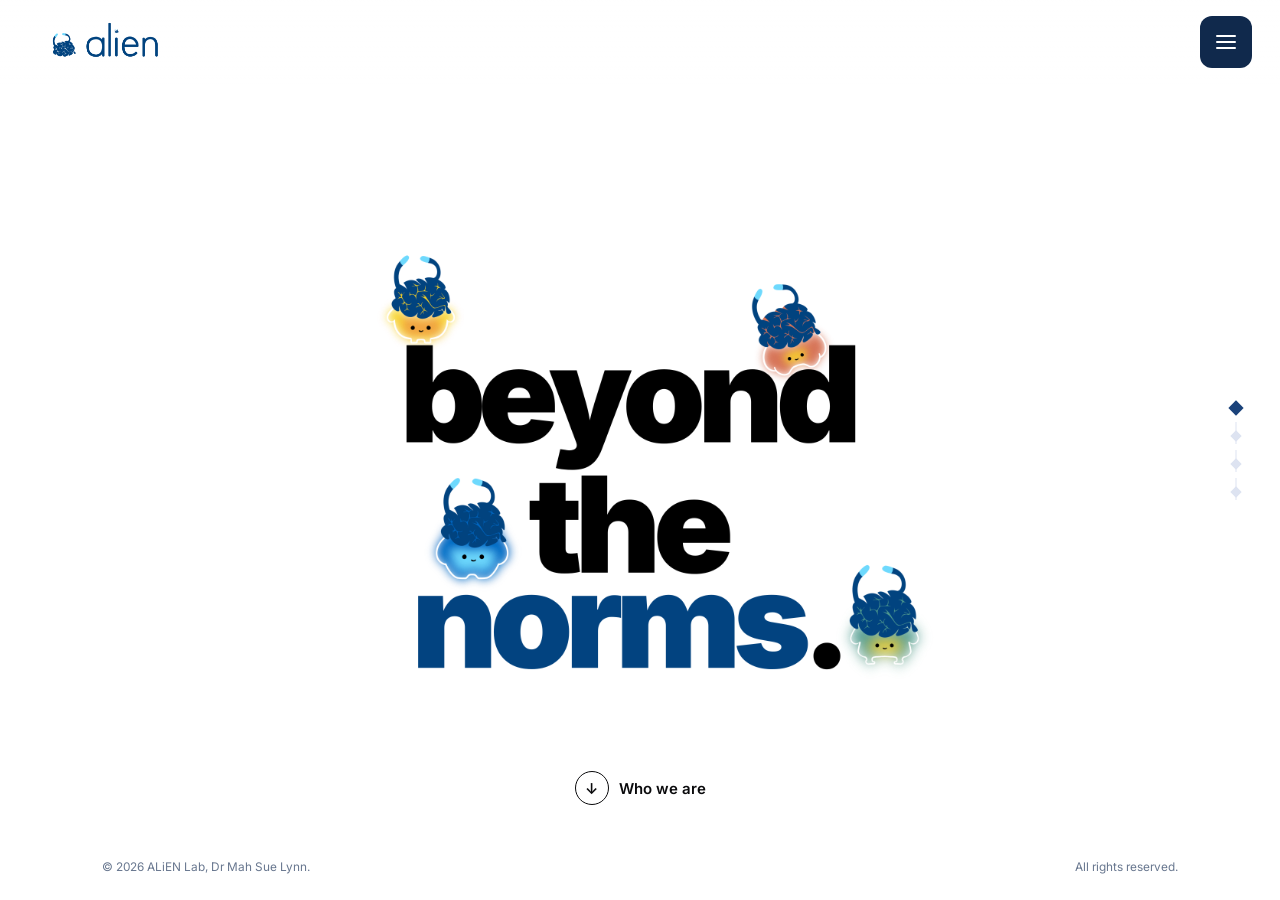
==== commit 372bb019: "Added new asset" ====
--- a/index.html
+++ b/index.html
@@ -28,7 +28,7 @@
   <button class="dot-btn" data-target="home" aria-label="Go to Home"><span class="diamond"></span></button>
   <button class="dot-btn" data-target="we-are" aria-label="Go to We Are"><span class="diamond"></span></button>
   <button class="dot-btn" data-target="work" aria-label="Go to Work"><span class="diamond"></span></button>
-  <button class="dot-btn" data-target="research" aria-label="Go to Research"><span class="diamond"></span></button>
+  <!-- <button class="dot-btn" data-target="research" aria-label="Go to Research"><span class="diamond"></span></button> -->
   <button class="dot-btn" data-target="why" aria-label="Go to Why We Do It"><span class="diamond"></span></button>
 </nav>
 
@@ -112,7 +112,7 @@
     </div>
   </section>
 
-  <section class="panel" id="research">
+<!-- <section class="panel" id="research">
     <h2 class="research-heading display">Our <span style="color:var(--blue)">Current </span>Work</h2>
  
   <div class="research-carousel" id="researchCarousel">
@@ -128,7 +128,7 @@
       <div class="research-card"><img src="assets/research-5.png" alt="Current study flyer 5"></div>
     </div>
   </div>
-</section>
+</section> -->
 
 
 
--- a/styles.css
+++ b/styles.css
@@ -541,6 +541,15 @@
     color:black;
     line-height:1.4;
     max-width:350px;
+    font-family: "Google Sans Flex", sans-serif;
+    font-optical-sizing: auto;
+    font-weight: 400;
+    font-style: normal;
+    font-variation-settings:
+      "slnt" 0,
+      "wdth" 100,
+      "GRAD" 0,
+      "ROND" 0;
   }
   .affiliate-arrow{ 
     margin-top:16px; 
@@ -1270,7 +1279,11 @@
 }
 
 .resource-card-image-1{
-  background-image: url('/assets/lit-review-slide-cover.png');
+  background-image: url('assets/lit-review-slide-cover.png');
+}
+
+.resource-card-image-2{
+  background-image: url('assets/mapsa-cover.png');
 }
 
 .resource-card-body{
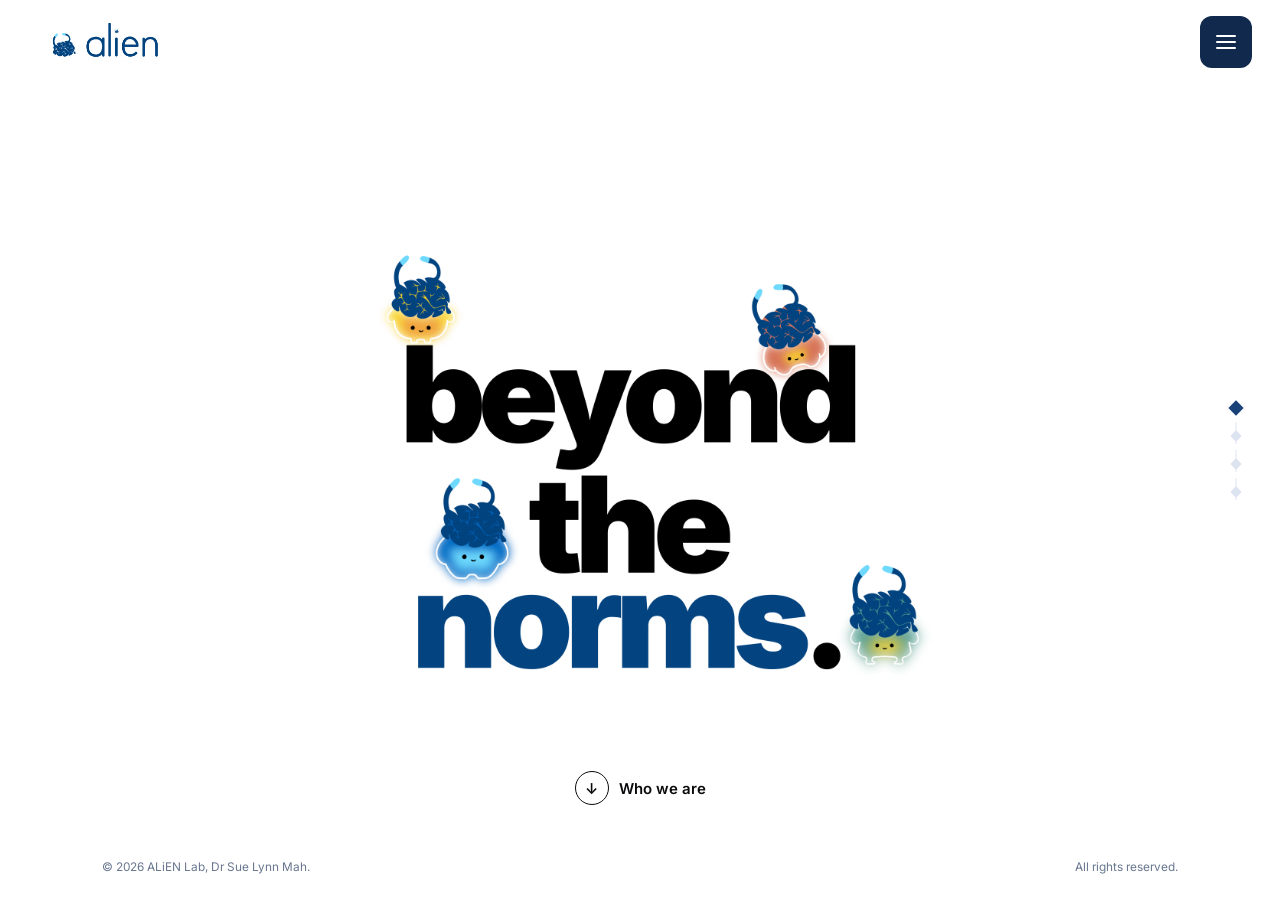
==== commit a31af4aa: "Word changes + Asset added + Publications modified" ====
--- a/index.html
+++ b/index.html
@@ -80,7 +80,7 @@
       </div>
       <div>
         <h2 class="we-are-title display">We <span class="accent">are</span></h2>
-        <p class="we-are-body">an experimental psychology lab that helps students design innovative behavioural experiments, create gamified research tasks, and collaborate on everything from developmental studies to playful case studies, providing early exposure in conducting hands-on psychological experiments and in discovering the various fields of psychology.</p>
+        <p class="we-are-body">an experimental psychology lab that designs innovative behavioural experiments, create gamified research tasks, and collaborate on everything from developmental studies to case studies, providing early exposure in conducting hands-on psychological experiments and in discovering the various fields of psychology.</p>
         <div class="stat-row">
           <div><b>12</b><span>active members</span></div>
           <div><b>5</b><span>studies run</span></div>
@@ -101,11 +101,11 @@
         <h4>Our Affiliation</h4>
         <h3 class="display">PsychoPy</h3>
         <p>Provides early feedback and testing for new PsychoPy features to support software development and research usability in psychology.</p>
-        <svg class="affiliate-arrow" viewBox="0 0 38 14"><line x1="0" y1="7" x2="34" y2="7" stroke="#0a0a0c" stroke-width="1.6"/><path d="M27 1 L35 7 L27 13" stroke="#0a0a0c" stroke-width="1.6" fill="none"/></svg>
+        <!-- <svg class="affiliate-arrow" viewBox="0 0 38 14"><line x1="0" y1="7" x2="34" y2="7" stroke="#0a0a0c" stroke-width="1.6"/><path d="M27 1 L35 7 L27 13" stroke="#0a0a0c" stroke-width="1.6" fill="none"/></svg> -->
       </div>
       <div class="work-tile wt2">
         <div class="tag">Attention study</div>
-        <h5>Coral Task</h5>
+        <h5>Corsi Task</h5>
       </div>
       <div class="work-tile wt3"><div class="tag">Perception study</div><h5>Calculator</h5></div>
       <div class="work-tile wt4"><div class="tag">Memory study</div><h5>Assessing Risk Taking in Children</h5></div>
@@ -152,7 +152,7 @@
   </section>
 
     <div class="footer-note">
-      <span>&copy; 2026 ALiEN Lab, Dr Mah Sue Lynn.</span>
+      <span>&copy; 2026 ALiEN Lab, Dr Sue Lynn Mah.</span>
       <span>All rights reserved.</span>
     </div>
 
--- a/styles.css
+++ b/styles.css
@@ -1343,6 +1343,11 @@
   transform:translateY(-3px); 
 }
 
+.pub-citation .apa-journal,
+.pub-citation .apa-volume {
+  font-style: italic;
+}
+
 /* ---------- responsive ---------- */
 @media (max-width:900px){
   .resource-grid{ grid-template-columns:repeat(2, 1fr); }
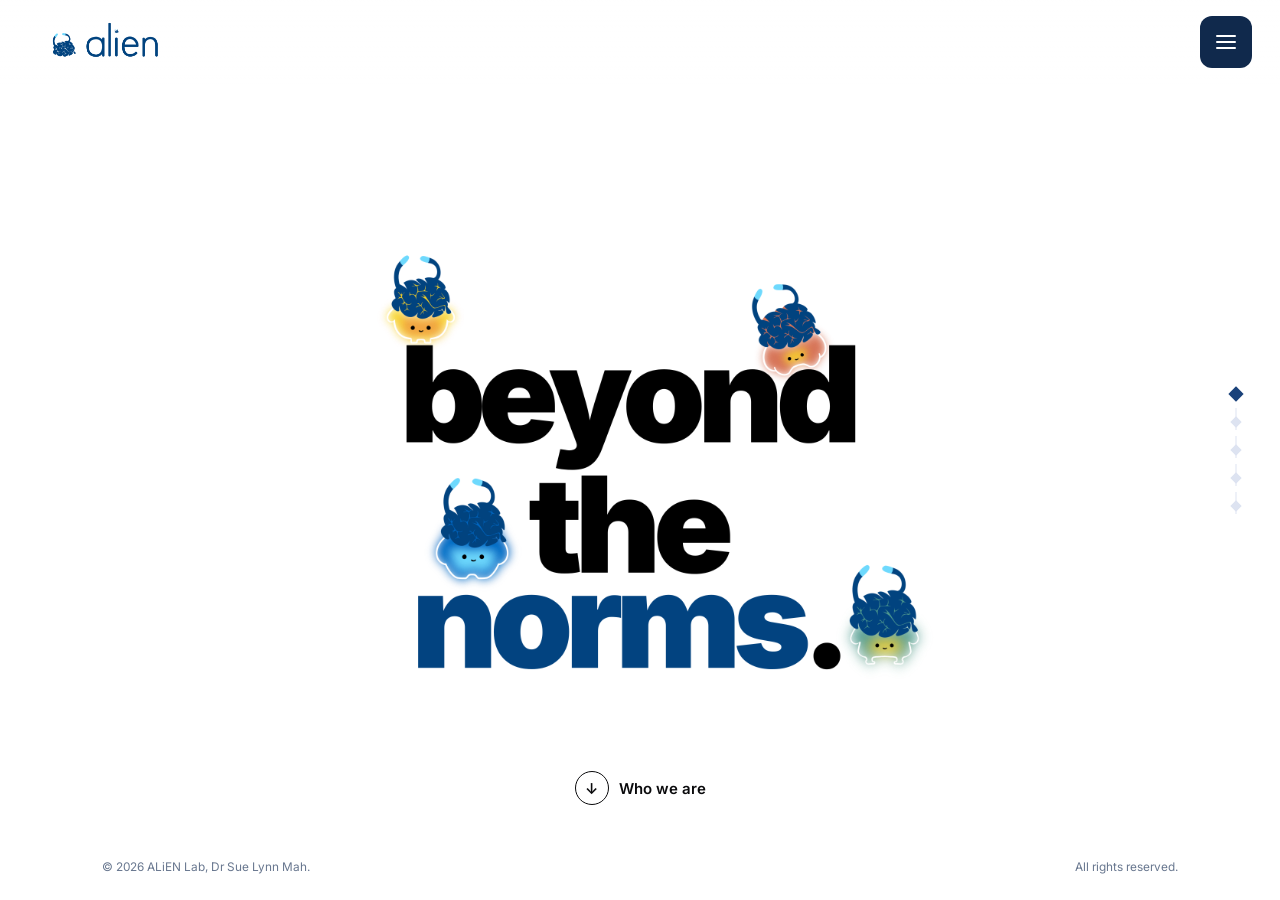
==== commit b34d358f: "Added assets + logo intro" ====
--- a/index.html
+++ b/index.html
@@ -26,6 +26,7 @@
 
 <nav class="side-nav" id="sideNav">
   <button class="dot-btn" data-target="home" aria-label="Go to Home"><span class="diamond"></span></button>
+  <button class="dot-btn" data-target="logo-intro" aria-label="Go to Logo Intro"><span class="diamond"></span></button>
   <button class="dot-btn" data-target="we-are" aria-label="Go to We Are"><span class="diamond"></span></button>
   <button class="dot-btn" data-target="work" aria-label="Go to Work"><span class="diamond"></span></button>
   <!-- <button class="dot-btn" data-target="research" aria-label="Go to Research"><span class="diamond"></span></button> -->
@@ -72,6 +73,12 @@
     <a href="#we-are" data-target="we-are" class="hero-cta scroll-link"><span class="chev">↓</span> Who we are</a>
   </section>
 
+  <section class="panel" id="logo-intro">
+    <div class="hero-wrap">
+        <img src="assets/logo-intro.png" class="hero-image">
+    </div>
+  </section>
+
   <!-- 02 WE ARE -->
   <section class="panel" id="we-are">
     <div class="grid">
@@ -145,7 +152,7 @@
         </div>
         <div class="reason">
           <div class="num display">02.</div>
-          <div><h4>Fun = Innovation</h4><p>We believe science should be engaging, accessible, and a little fun. Experiments that spark curiosity can lead to the biggest discoveries!</p></div>
+          <div><h4>Rigorous + Engaging</h4><p>Science needs to be accurate and rigorous, but that doesn't mean it has to be dry. We believe science should also be engaging and accessible, sparking curiosity and encouraging people to explore, question, and discover.</p></div>
         </div>
       </div>
     </div>
--- a/styles.css
+++ b/styles.css
@@ -414,6 +414,28 @@
     justify-content:center; 
     animation:bob 1.8s ease-in-out infinite;
   }
+  #logo-intro {
+    width: 100%;
+    height: 100vh;
+    overflow: hidden;
+  }
+
+  #logo-intro .hero-wrap {
+      width: 100%;
+      height: 100%;
+      display: flex;
+      justify-content: center;
+      align-items: center;
+  }
+
+  #logo-intro .hero-image {
+      width: 100%;
+      height: 100%;
+      object-fit: contain;
+      display: block;
+  }
+
+
   /* ---------- We Are ---------- */
   #we-are .grid{
     display:grid; 
@@ -1345,7 +1367,7 @@
 
 .pub-citation .apa-journal,
 .pub-citation .apa-volume {
-  font-style: italic;
+  font-style: italic !important;
 }
 
 /* ---------- responsive ---------- */
